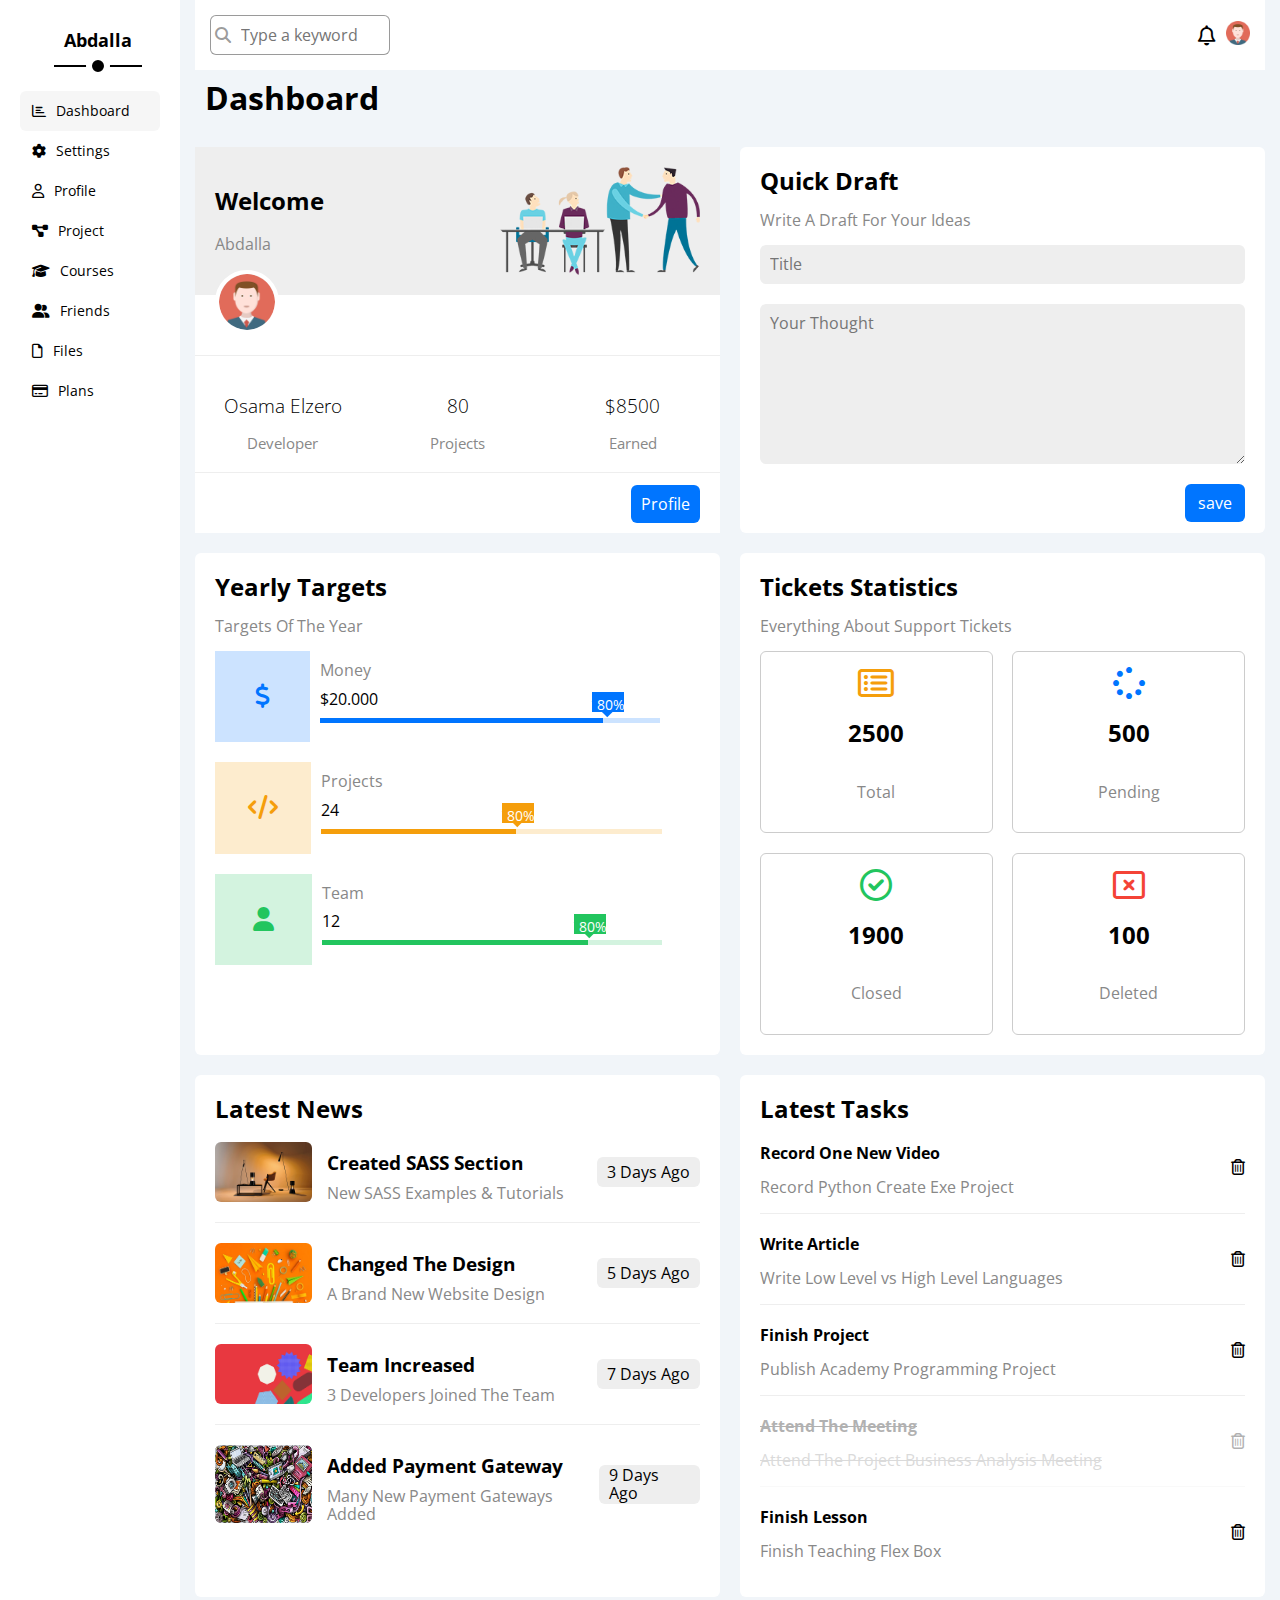
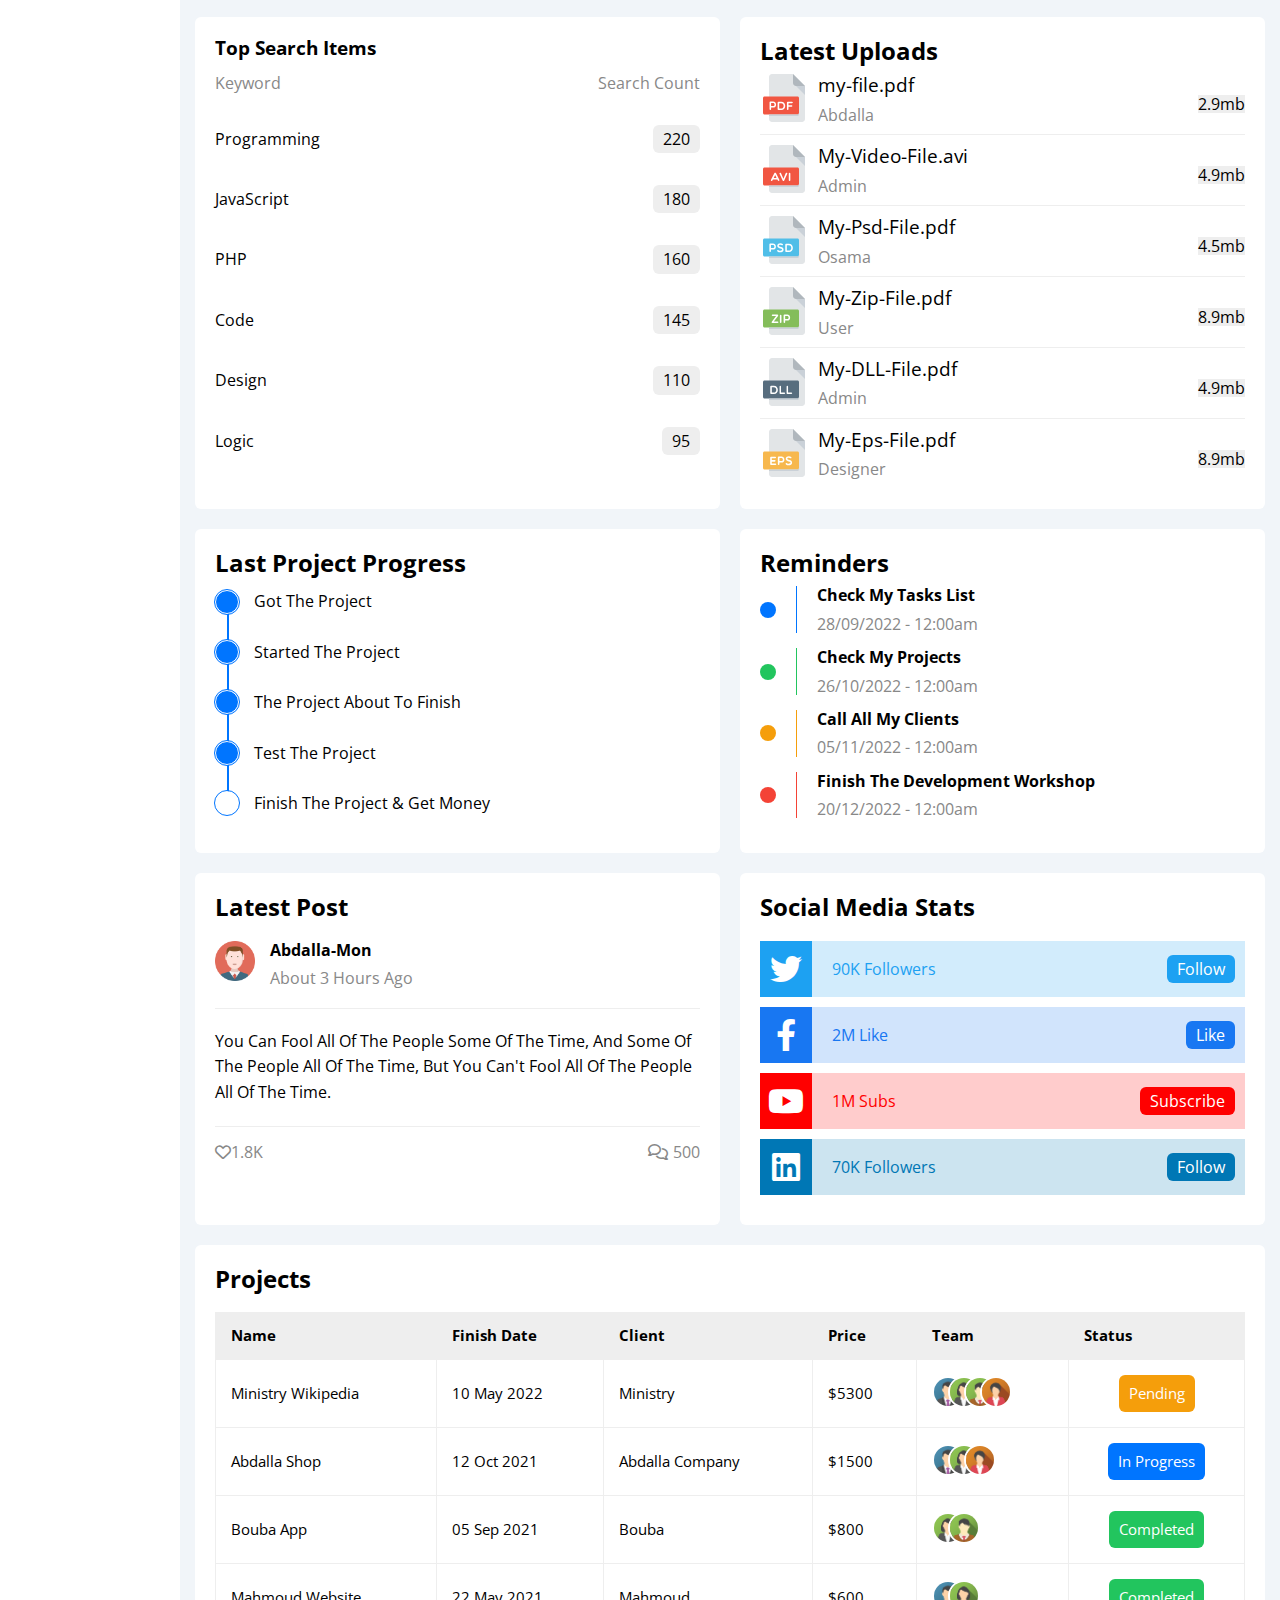
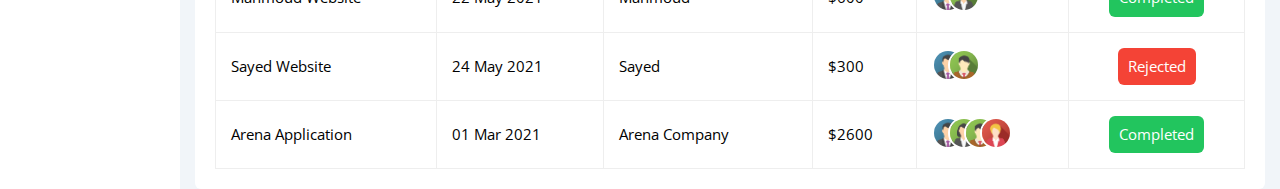
==== index.html @ 607f1f19 "done" ====
<!DOCTYPE html>
<html lang="en">
  <head>
    <meta charset="UTF-8" />
    <meta http-equiv="X-UA-Compatible" content="IE=edge" />
    <meta name="viewport" content="width=device-width, initial-scale=1.0" />
    <link rel="stylesheet" type="text/css" href="css/Abdalla-frame.css" />
    <link rel="stylesheet" type="text/css" href="css/project.css" />
    <link rel="stylesheet" type="text/css" href="css/Normalize.css" />
    <link rel="stylesheet" href="css/all.min.css" />
    <link rel="preconnect" href="https://fonts.googleapis.com" />
    <link rel="preconnect" href="https://fonts.gstatic.com" crossorigin />
    <link
      href="https://fonts.googleapis.com/css2?family=Open+Sans:ital,wght@0,400;0,500;0,600;0,700;0,800;1,400;1,500;1,600;1,700&display=swap"
      rel="stylesheet"
    />
    <title>Abdalla-dashboard</title>
  </head>
  <body>
    <div class="dash-flex">
      <div class="dash-nav">
        <div class="dash-logo">
          <h2>Abdalla</h2>
        </div>
        <ul>
          <li>
            <a href="index.html" class="active"
              ><i class="fa-regular fa-chart-bar"></i> <span>Dashboard</span></a
            >
          </li>
          <li>
            <a href="setting.html"
              ><i class="fa-solid fa-gear"></i> <span>Settings</span></a
            >
          </li>
          <li>
            <a href="profile.html"
              ><i class="fa-regular fa-user"></i> <span>Profile</span></a
            >
          </li>
          <li>
            <a href="project.html"
              ><i class="fa-solid fa-diagram-project"></i>
              <span>Project</span></a
            >
          </li>
          <li>
            <a href="course.html"
              ><i class="fa-solid fa-graduation-cap"></i>
              <span>Courses</span></a
            >
          </li>
          <li>
            <a href="friend.html"
              ><i class="fa-solid fa-user-group"></i> <span>Friends</span></a
            >
          </li>
          <li>
            <a href="file.html"
              ><i class="fa-regular fa-file"></i> <span>Files</span></a
            >
          </li>
          <li>
            <a href="plan.html"
              ><i class="fa-regular fa-credit-card"></i> <span>Plans</span></a
            >
          </li>
        </ul>
      </div>
      <div class="dashboard container">
        <!--start-of-dash-header-->
        <div class="dash-header flex-between .bg-white">
          <div class="search-position">
            <input
              type="search"
              name="search"
              class="dash-search rad-6"
              placeholder="Type a keyword"
              id="search"
            />
            <i class="fa-sharp fa-solid fa-magnifying-glass"></i>
          </div>
          <div class="dash-icon">
            <i class="fa-regular fa-bell fa-lg"></i>
            <img src="imgs/avatar.png" />
          </div>
        </div>
        <!--end-of-dash-header-->
        <!--start-of-dash-content-->
        <div class="dash-content">
          <h1>Dashboard</h1>
          <div class="dash-content-grid wrapper">
            <!--start-of-box-1-->
            <div class="box-1 rad-6 bg-white">
              <div class="welcome-top bg-eee p-20 flex-between">
                <div>
                  <h2>Welcome</h2>
                  <p>Abdalla</p>
                </div>
                <img src="imgs/welcome.png" />
              </div>
              <div class="welcome-bottom bg-white">
                <img src="imgs/avatar.png" />
                <div class="welcome-middle">
                  <div>
                    <h3>Osama Elzero</h3>
                    <p>Developer</p>
                  </div>
                  <div>
                    <h3>80</h3>
                    <p>Projects</p>
                  </div>
                  <div>
                    <h3>$8500</h3>
                    <p>Earned</p>
                  </div>
                </div>
                <a href="profile.html">Profile</a>
              </div>
            </div>
            <!--end-of-box-1-->
            <!--start-of-box-2-->
            <div class="box-2 rad-6 bg-white p-20">
              <h2>Quick Draft</h2>
              <p class="color-888">Write A Draft For Your Ideas</p>
              <form>
                <input
                  class="title p-10 bg-eee rad-6"
                  name="title"
                  type="text"
                  placeholder="Title"
                />
                <textarea
                  class="Your-thought p-10 bg-eee rad-6"
                  name="Your-thought"
                  type="text"
                  placeholder="Your Thought"
                ></textarea>
                <input type="submit" value="save" class="save p-10" />
              </form>
            </div>
            <!--end-of-box-2-->
            <!--start-of-box-3-->
            <div class="box-3 rad-6 bg-white p-20">
              <h2 class="m-0">Yearly Targets</h2>
              <p class="color-888">Targets Of The Year</p>
              <div class="yearly-flex">
                <div class="yearly-icon y-i-1">
                  <i class="fa-solid fa-dollar-sign fa-lg"></i>
                </div>
                <div class="yearly-inside">
                  <p class="color-888">Money</p>
                  <span>$20.000 </span>
                  <div class="yearly-color y-c-1">
                    <div></div>
                  </div>
                </div>
              </div>
              <div class="yearly-flex">
                <div class="yearly-icon y-i-2">
                  <i class="fa-solid fa-code fa-lg"></i>
                </div>
                <div class="yearly-inside">
                  <p class="color-888">Projects</p>
                  <span>24</span>
                  <div class="yearly-color y-c-2">
                    <div></div>
                  </div>
                </div>
              </div>
              <div class="yearly-flex">
                <div class="yearly-icon y-i-3">
                  <i class="fa-solid fa-user fa-lg"></i>
                </div>
                <div class="yearly-inside">
                  <p class="color-888">Team</p>
                  <span>12 </span>
                  <div class="yearly-color y-c-3">
                    <div></div>
                  </div>
                </div>
              </div>
            </div>
            <!--end-of-box-3-->
            <!--start-of-box-4-->
            <div class="box-4 rad-6 bg-white p-20">
              <h2 class="m-0">Tickets Statistics</h2>
              <p class="color-888">Everything About Support Tickets</p>
              <div class="box-4-flex">
                <div class="box-4-content box4-c1">
                  <i
                    class="fa-regular fa-rectangle-list fa-2x"
                    style="color: #f59e0b"
                  ></i>
                  <h2>2500</h2>
                  <p class="color-888">Total</p>
                </div>
                <div class="box-4-content box4-c2">
                  <i
                    class="fa-solid fa-spinner fa-2x"
                    style="color: #0075ff"
                  ></i>
                  <h2>500</h2>
                  <p class="color-888">Pending</p>
                </div>
                <div class="box-4-content box4-c3">
                  <i
                    class="fa-regular fa-circle-check fa-2x"
                    style="color: #22c55e"
                  ></i>
                  <h2>1900</h2>
                  <p class="color-888">Closed</p>
                </div>
                <div class="box-4-content box4-c4">
                  <i
                    class="fa-regular fa-rectangle-xmark fa-2x"
                    style="color: #f44336"
                  ></i>
                  <h2>100</h2>
                  <p class="color-888">Deleted</p>
                </div>
              </div>
            </div>
            <!--end-of-box-4-->
            <!--start-of-box-5-->
            <div class="box-5 rad-6 bg-white p-20">
              <h2 class="m-0">Latest News</h2>
              <div class="l-news l-n-1">
                <img src="imgs/news-01.png" />
                <div class="news-flex">
                  <div>
                    <h3>Created SASS Section</h3>
                    <p class="color-888">New SASS Examples & Tutorials</p>
                  </div>
                  <article class="bg-eee">3 Days Ago</article>
                </div>
              </div>
              <div class="l-news l-n-2">
                <img src="imgs/news-02.png" />
                <div class="news-flex">
                  <div>
                    <h3>Changed The Design</h3>
                    <p class="color-888">A Brand New Website Design</p>
                  </div>
                  <article class="bg-eee">5 Days Ago</article>
                </div>
              </div>
              <div class="l-news l-n-3">
                <img src="imgs/news-03.png" />
                <div class="news-flex">
                  <div>
                    <h3>Team Increased</h3>
                    <p class="color-888">3 Developers Joined The Team</p>
                  </div>
                  <article class="bg-eee">7 Days Ago</article>
                </div>
              </div>
              <div class="l-news l-n-4">
                <img src="imgs/news-04.png" />
                <div class="news-flex">
                  <div>
                    <h3>Added Payment Gateway</h3>
                    <p class="color-888">Many New Payment Gateways Added</p>
                  </div>
                  <article class="bg-eee">9 Days Ago</article>
                </div>
              </div>
            </div>
            <!--end-of-box-5-->
            <!--start-of-box-6-->
            <div class="box-6 rad-6 bg-white p-20">
              <h2 class="m-0">Latest Tasks</h2>
              <div class="rec flex-between">
                <div>
                  <h4>Record One New Video</h4>
                  <p class="color-888">Record Python Create Exe Project</p>
                </div>
                <i class="fa-regular fa-trash-can delete"></i>
              </div>
              <div class="rec flex-between">
                <div>
                  <h4>Write Article</h4>
                  <p class="color-888">
                    Write Low Level vs High Level Languages
                  </p>
                </div>
                <i class="fa-regular fa-trash-can delete"></i>
              </div>
              <div class="rec flex-between">
                <div>
                  <h4>Finish Project</h4>
                  <p class="color-888">Publish Academy Programming Project</p>
                </div>
                <i class="fa-regular fa-trash-can delete"></i>
              </div>
              <div class="rec flex-between rec-spc">
                <div>
                  <h4>Attend The Meeting</h4>
                  <p class="color-888">
                    Attend The Project Business Analysis Meeting
                  </p>
                </div>
                <i class="fa-regular fa-trash-can delete"></i>
              </div>
              <div class="rec flex-between">
                <div>
                  <h4>Finish Lesson</h4>
                  <p class="color-888">Finish Teaching Flex Box</p>
                </div>
                <i class="fa-regular fa-trash-can delete"></i>
              </div>
            </div>
            <!--end-of-box-6-->
            <!--start-of-box-7-->
            <div class="box-7 rad-6 bg-white p-20">
              <h3 class="m-0">Top Search Items</h3>
              <div class="flex-between color-888">
                <p>Keyword</p>
                <p>Search Count</p>
              </div>
              <div class="flex-between">
                <p class="flex-center">Programming</p>
                <p class="bg-eee">220</p>
              </div>
              <div class="flex-between">
                <p class="flex-center">JavaScript</p>
                <p class="bg-eee">180</p>
              </div>
              <div class="flex-between">
                <p class="flex-center">PHP</p>
                <p class="bg-eee">160</p>
              </div>
              <div class="flex-between">
                <p class="flex-center">Code</p>
                <p class="bg-eee">145</p>
              </div>
              <div class="flex-between">
                <p class="flex-center">Design</p>
                <p class="bg-eee">110</p>
              </div>
              <div class="flex-between">
                <p class="flex-center">Logic</p>
                <p class="bg-eee">95</p>
              </div>
            </div>
            <!--end-of-box-7-->
            <!--start-of-box-8-->
            <div class="box-8 rad-6 bg-white p-20">
              <h2 class="m-0">Latest Uploads</h2>
              <div
                class="flex-between"
                style="margin-top: 20px; border-bottom: 1px solid #eee"
              >
                <div style="display: flex">
                  <img
                    src="imgs/pdf.svg"
                    style="width: 48px; height: 48px; margin-right: 10px"
                  />
                  <div>
                    <h3 class="m-0" style="font-weight: normal">my-file.pdf</h3>
                    <p class="color-888" style="margin-top: 10px">Abdalla</p>
                  </div>
                </div>
                <p class="bg-eee" style="margin: auto 0">2.9mb</p>
              </div>
              <div
                class="flex-between"
                style="margin-top: 20px; border-bottom: 1px solid #eee"
              >
                <div style="display: flex">
                  <img
                    src="imgs/avi.svg"
                    style="width: 48px; height: 48px; margin-right: 10px"
                  />
                  <div>
                    <h3 class="m-0" style="font-weight: normal; width: 100px">
                      My-Video-File.avi
                    </h3>
                    <p class="color-888" style="margin-top: 10px">Admin</p>
                  </div>
                </div>
                <p class="bg-eee" style="margin: auto 0">4.9mb</p>
              </div>
              <div
                class="flex-between"
                style="margin-top: 20px; border-bottom: 1px solid #eee"
              >
                <div style="display: flex">
                  <img
                    src="imgs/psd.svg"
                    style="width: 48px; height: 48px; margin-right: 10px"
                  />
                  <div>
                    <h3 class="m-0" style="font-weight: normal; width: 100px">
                      My-Psd-File.pdf
                    </h3>
                    <p class="color-888" style="margin-top: 10px">Osama</p>
                  </div>
                </div>
                <p class="bg-eee" style="margin: auto 0">4.5mb</p>
              </div>
              <div
                class="flex-between"
                style="margin-top: 20px; border-bottom: 1px solid #eee"
              >
                <div style="display: flex">
                  <img
                    src="imgs/zip.svg"
                    style="width: 48px; height: 48px; margin-right: 10px"
                  />
                  <div>
                    <h3 class="m-0" style="font-weight: normal; width: 100px">
                      My-Zip-File.pdf
                    </h3>
                    <p class="color-888" style="margin-top: 10px">User</p>
                  </div>
                </div>
                <p class="bg-eee" style="margin: auto 0">8.9mb</p>
              </div>
              <div
                class="flex-between"
                style="margin-top: 20px; border-bottom: 1px solid #eee"
              >
                <div style="display: flex">
                  <img
                    src="imgs/dll.svg"
                    style="width: 48px; height: 48px; margin-right: 10px"
                  />
                  <div>
                    <h3 class="m-0" style="font-weight: normal; width: 100px">
                      My-DLL-File.pdf
                    </h3>
                    <p class="color-888" style="margin-top: 10px">Admin</p>
                  </div>
                </div>
                <p class="bg-eee" style="margin: auto 0">4.9mb</p>
              </div>
              <div class="flex-between" style="margin-top: 20px">
                <div style="display: flex">
                  <img
                    src="imgs/eps.svg"
                    style="width: 48px; height: 48px; margin-right: 10px"
                  />
                  <div>
                    <h3 class="m-0" style="font-weight: normal; width: 100px">
                      My-Eps-File.pdf
                    </h3>
                    <p class="color-888" style="margin-top: 10px">Designer</p>
                  </div>
                </div>
                <p class="bg-eee" style="margin: auto 0">8.9mb</p>
              </div>
            </div>
            <!--end-of-box-8-->
            <!--start-of-box-9-->
            <div class="box-9 rad-6 bg-white p-20">
              <h2 class="m-0">Last Project Progress</h2>
              <div>
                <div class="box-round"></div>
                <p>Got The Project</p>
              </div>
              <div>
                <div class="box-round"></div>
                <p>Started The Project</p>
              </div>
              <div>
                <div class="box-round"></div>
                <p>The Project About To Finish</p>
              </div>
              <div>
                <div class="box-round box-round-animation"></div>
                <p>Test The Project</p>
              </div>
              <div>
                <div class="box-round box-round-last"></div>
                <p>Finish The Project & Get Money</p>
              </div>
            </div>
            <!--end-of-box-9-->
            <!--start-of-box-10-->
            <div class="box-10 rad-6 bg-white p-20">
              <h2 style="margin: 0 0 10px">Reminders</h2>
              <div style="display: flex">
                <div class="b-10-round b-10-blue"></div>
                <div class="b-10-flex b-10-blue-f">
                  <h4 class="m-0">Check My Tasks List</h4>
                  <p class="color-888">28/09/2022 - 12:00am</p>
                </div>
              </div>
              <div style="display: flex">
                <div class="b-10-round b-10-green"></div>
                <div class="b-10-flex b-10-green-f">
                  <h4 class="m-0">Check My Projects</h4>
                  <p class="color-888">26/10/2022 - 12:00am</p>
                </div>
              </div>
              <div style="display: flex">
                <div class="b-10-round b-10-orange"></div>
                <div class="b-10-flex b-10-orange-f">
                  <h4 class="m-0">Call All My Clients</h4>
                  <p class="color-888">05/11/2022 - 12:00am</p>
                </div>
              </div>
              <div style="display: flex">
                <div class="b-10-round b-10-red"></div>
                <div class="b-10-flex b-10-red-f">
                  <h4 class="m-0">Finish The Development Workshop</h4>
                  <p class="color-888">20/12/2022 - 12:00am</p>
                </div>
              </div>
            </div>
            <!--end-of-box-10-->
            <!--start-of-box-11-->
            <div class="box-11 rad-6 bg-white p-20">
              <h2 style="margin: 0 0 20px">Latest Post</h2>
              <div
                style="
                  display: flex;
                  border-bottom: 1px solid #eee;
                  padding-bottom: 10px;
                "
              >
                <img
                  src="imgs/avatar.png"
                  style="width: 40px; height: 40px; margin: 0 15px 0 0"
                />
                <div class="b-11-flex">
                  <h4>Abdalla-Mon</h4>
                  <p class="color-888">About 3 Hours Ago</p>
                </div>
              </div>
              <div
                style="
                  padding: 20px 0;
                  border-bottom: 1px solid #eee;
                  line-height: 1.6;
                "
              >
                You Can Fool All Of The People Some Of The Time, And Some Of The
                People All Of The Time, But You Can't Fool All Of The People All
                Of The Time.
              </div>
              <div class="flex-between">
                <div style="display: flex">
                  <i
                    class="fa-regular fa-heart color-888"
                    style="display: flex; align-items: center; margin-right: 5"
                  ></i>
                  <p class="color-888">1.8K</p>
                </div>
                <div style="display: flex">
                  <i
                    class="fa-regular fa-comments color-888"
                    style="
                      display: flex;
                      align-items: center;
                      margin-right: 5px;
                    "
                  ></i>
                  <p class="color-888">500</p>
                </div>
              </div>
            </div>
            <!--end-of-box-11-->
            <!--start-of-box-12-->
            <div class="box-12 rad-6 bg-white p-20">
              <h2 style="margin-top: 0">Social Media Stats</h2>
              <div class="twiter flex-between">
                <div class="box-12-flex">
                  <div class="box-12-icon box-12-twiter">
                    <i class="fa-brands fa-twitter fa-2x"></i>
                  </div>
                  <p>90K Followers</p>
                </div>
                <a href="index.html">Follow</a>
              </div>
              <div class="facebook flex-between">
                <div class="box-12-flex">
                  <div class="box-12-icon box-12-facebook">
                    <i class="fa-brands fa-facebook-f fa-2x"></i>
                  </div>
                  <p>2M Like</p>
                </div>
                <a href="index.html">Like</a>
              </div>
              <div class="youtube flex-between">
                <div class="box-12-flex">
                  <div class="box-12-icon box-12-youtube">
                    <i class="fa-brands fa-youtube fa-2x"></i>
                  </div>
                  <p>1M Subs</p>
                </div>
                <a href="index.html">Subscribe</a>
              </div>
              <div class="linkdin flex-between">
                <div class="box-12-flex">
                  <div class="box-12-icon box-12-linkdin">
                    <i class="fa-brands fa-linkedin fa-2x"></i>
                  </div>
                  <p>70K Followers</p>
                </div>
                <a href="index.html">Follow</a>
              </div>
            </div>
            <!--end-of-box-12-->
          </div>
          <div class="project-table rad-6 bg-white p-20">
            <h2 style="margin-top: 0">Projects</h2>
            <div class="table-responsive">
              <table>
                <thead>
                  <tr class="tr-th">
                    <th>Name</th>
                    <th>Finish Date</th>
                    <th>Client</th>
                    <th>Price</th>
                    <th>Team</th>
                    <th>Status</th>
                  </tr>
                </thead>
                <tbody>
                  <tr class="tr-1">
                    <td>Ministry Wikipedia</td>
                    <td>10 May 2022</td>
                    <td>Ministry</td>
                    <td>$5300</td>
                    <td class="tr-img">
                      <img src="imgs/team-01.png" />
                      <img src="imgs/team-02.png" />
                      <img src="imgs/team-03.png" />
                      <img src="imgs/team-04.png" />
                    </td>
                    <td><p style="background-color: #f59e0b">Pending</p></td>
                  </tr>
                  <tr class="tr-2">
                    <td>Abdalla Shop</td>
                    <td>12 Oct 2021</td>
                    <td>Abdalla Company</td>
                    <td>$1500</td>
                    <td class="tr-img">
                      <img src="imgs/team-01.png" />
                      <img src="imgs/team-02.png" />
                      <img src="imgs/team-04.png" />
                    </td>
                    <td>
                      <p style="background-color: #0075ff">In Progress</p>
                    </td>
                  </tr>
                  <tr class="tr-3">
                    <td>Bouba App</td>
                    <td>05 Sep 2021</td>
                    <td>Bouba</td>
                    <td>$800</td>
                    <td class="tr-img">
                      <img src="imgs/team-02.png" />
                      <img src="imgs/team-03.png" />
                    </td>
                    <td><p style="background-color: #22c55e">Completed</p></td>
                  </tr>
                  <tr class="tr-4">
                    <td>Mahmoud Website</td>
                    <td>22 May 2021</td>
                    <td>Mahmoud</td>
                    <td>$600</td>
                    <td class="tr-img">
                      <img src="imgs/team-01.png" />
                      <img src="imgs/team-02.png" />
                    </td>
                    <td><p style="background-color: #22c55e">Completed</p></td>
                  </tr>
                  <tr class="tr-5">
                    <td>Sayed Website</td>
                    <td>24 May 2021</td>
                    <td>Sayed</td>
                    <td>$300</td>
                    <td class="tr-img">
                      <img src="imgs/team-01.png" />
                      <img src="imgs/team-03.png" />
                    </td>
                    <td><p style="background-color: #f44336">Rejected</p></td>
                  </tr>
                  <tr class="tr-6">
                    <td>Arena Application</td>
                    <td>01 Mar 2021</td>
                    <td>Arena Company</td>
                    <td>$2600</td>
                    <td class="tr-img">
                      <img src="imgs/team-01.png" />
                      <img src="imgs/team-02.png" />
                      <img src="imgs/team-03.png" />
                      <img src="imgs/team-05.png" />
                    </td>
                    <td><p style="background-color: #22c55e">Completed</p></td>
                  </tr>
                </tbody>
              </table>
            </div>
          </div>
        </div>
        <!--end-of-dash-content-->
        <!--start-of-dash-profile-->
        <!--end-of-dash-profile-->
      </div>
    </div>
  </body>
</html>
---- css/Abdalla-frame.css ----
/**padding-and-margin**/
.p-10 {
  padding: 10px;
}
.p-20 {
  padding: 20px;
}
.pt-20 {
  padding-top: 20px;
}
.pb-20 {
  padding-bottom: 20px;
}
.p-15 {
  padding: 15px;
}

.m-0 {
  margin: 0;
}
.mt-0 {
  margin-top: 0;
}
.mb-0 {
  margin-bottom: 0;
}
.m-10 {
  margin: 10px;
}
.mt-10 {
  margin-top: 10px;
}

.mb-10 {
  margin-bottom: 10px;
}

.m-15 {
  margin: 15px;
}
.mb-15 {
  margin-bottom: 15px;
}
.m-20 {
  margin: 20px;
}
.mb-20 {
  margin-bottom: 20px;
}
/**padding-and-margin**/
/**back-ground-color&font-color**/
.bg-eee {
  background-color: #eee;
}

.bg-white {
  background-color: white;
}
.color-888 {
  color: #888;
}
.color-c {
  color: #ccc;
}
/**back-ground-color&font-color**/
/**border-radius and border**/
.rad-6 {
  border-radius: 6px;
}
.rad-10 {
  border-radius: 10px;
}
.rad-50 {
  border-radius: 50%;
}
.bb-eee {
  border-bottom: 1px solid #eee;
}

/**border-radius**/
/**grid**/
.grid-200 {
  display: grid;
  grid-template-columns: repeat(auto-fill, minmax(200px, 1fr));
  grid-gap: 20px;
}
.grid-250 {
  display: grid;
  grid-template-columns: repeat(auto-fill, minmax(250px, 1fr));
  grid-gap: 20px;
}
.grid-300 {
  display: grid;
  grid-template-columns: repeat(auto-fill, minmax(300px, 1fr));
  grid-gap: 20px;
}
.wrapper {
  display: grid;
  grid-template-columns: repeat(auto-fill, minmax(450px, 1fr));
  gap: 20px;
  padding-bottom: 20px;
}
/**grid**/
/**flex**/
.flex-center {
  display: flex;
  align-items: center;
  justify-content: center;
  flex-wrap: wrap;
}
.flex-between {
  display: flex;
  justify-content: space-between;
  flex-wrap: wrap;
}
.d-flex {
  display: flex;
  flex-wrap: wrap;
}
.align-center {
  align-items: center;
}
/**flex**/
/**width**/
.w-full {
  width: 100%;
}
.w-250 {
  width: 250px;
}
.m-w-250 {
  min-width: 250px;
}

/**width**/
/**display**/
.d-block {
  display: block;
}
/**display**/
/**font**/
.fs-14 {
  font-size: 14px;
}
.fs-13 {
  font-size: 13px;
}
/**font**/
/* position */
.p-relative {
  position: relative;
}
.p-absolute {
  position: absolute;
}

/* position */
.servers {
  border-top: 1px solid #eee;
  padding-top: 20px;
}
.txt-c {
  text-align: center;
}
.active {
  background-color: #f6f6f6 !important;
  border-radius: 6px !important;
  transition: 0.3s !important;
}
---- css/project.css ----
:root {
  --blue-color: #0075ff;
  --blue-alt-color: #0d69d5;
  --orange-color: #f59e0b;
  --green-color: #22c55e;
  --red-color: #f44336;
  --grey-color: #888;
  --main-transition: 0.3s;
  --section-background: #ececec;
  --main-transition: 0.3s;
}
* {
  box-sizing: border-box;
  list-style: none;
  transition: 0.3s;
}
html {
  scroll-behavior: smooth;
}
body {
  font-family: "Open Sans", sans-serif;
}
body::-webkit-scrollbar {
  width: 1em;
}

body::-webkit-scrollbar-thumb {
  background-color: #0075ff;
}

.container {
  margin-left: auto;
  margin-right: auto;
  padding-right: 15px;
  padding-left: 15px;
}

@media (min-width: 768px) {
  .container {
    width: 750px;
  }
}
@media (min-width: 992px) {
  .container {
    width: 970px;
  }
}
@media (min-width: 1200px) {
  .container {
    width: 1170px;
  }
}
a {
  text-decoration: none;
}
a:hover {
  text-decoration: none;
}
ul {
  list-style: none;
  margin: 0;
  padding: 0;
}
input:focus {
  outline: none;
}
textarea:focus {
  outline: none;
}
/**end-of-global**/
/**start-of-dash-flex**/
.dash-flex {
  display: flex;
  flex-direction: row;
  flex-wrap: wrap;
  min-height: 100vh;
}
.dash-flex > div:last-child {
  flex: 2;
}

.dash-nav h2 {
  text-align: center;
  position: relative;
  margin-top: 10px;
  font-size: 13px;
}
.dash-nav a {
  color: black;
  background-color: white;
  padding: 12px;
  display: flex;
  align-items: center;
  font-size: 14px;
  border-radius: 6px;
}
.dash-nav a i {
  margin-right: 10px;
  font-size: 14px;
}
.dash-nav a span {
  display: flex;
  align-items: center;
}
.dash-logo {
  display: flex;
  justify-content: center;
}
.dash-nav {
  box-shadow: 0 0 10px #ddd;
}
.dash-nav a:hover {
  background-color: #f6f6f6;
  border-radius: 6px;
  transition: 0.3s;
}

@media (min-width: 768px) {
  .dash-nav {
    padding: 20px;
  }
  .dash-nav a {
    padding-right: 30px;
  }
  .dash-nav h2::before {
    content: "";
    position: absolute;
    background-color: black;
    bottom: -16px;
    width: calc(100% + 20px);
    height: 2px;
    left: -10px;
  }
  .dash-nav h2::after {
    position: absolute;
    background-color: black;
    bottom: -27px;
    content: "";
    width: 12px;
    height: 12px;
    border-radius: 50%;
    left: 50%;
    transform: translateX(-50%);
    z-index: 1;
    border: 6px solid white;
  }
  .dash-nav h2 {
    font-size: 18px;
    margin-left: 15px;
    margin-bottom: 40px;
  }
}
@media (max-width: 767px) {
  .dash-nav a span {
    display: none;
  }
  .dash-nav h2 {
    padding: 10px;
    margin-bottom: 0;
  }
  .dash-nav a {
    justify-content: center;
  }
  .dash-nav a i {
    margin-right: 0;
  }
  .dash-nav {
    width: 10%;
  }
  .dashboard {
    width: 88%;
  }
}
@media screen and (min-width: 768px) and (max-width: 1249px) {
  .dashboard {
    width: 76%;
  }
}
/**end-of-dash-flex**/
/**start-of-dashboard**/
.dashboard {
  background-color: #f1f5f9;
}
.dashboard .dash-search {
  padding: 10px;
  padding-left: 30px;
  border: #777777bd solid 1px;
  width: 180px;
}

.dash-search:hover {
  border: #777777bd solid 1px;
  width: 200px;
  transition: 0.3s;
}
.dashboard .search-position {
  position: relative;
}
.dashboard .search-position i {
  position: absolute;
  left: 5px;
  top: 50%;
  transform: translateY(-50%);
  color: #777777bd;
}
.dash-icon {
  display: flex;
  justify-content: right;
  align-items: center;
}
.dash-icon img {
  width: 24px;
  height: 24px;
  margin-left: 10px;
  margin-bottom: 4px;
}
.dash-header {
  padding: 15px;
  background-color: white;
}
@media (max-width: 768px) {
  .dash-content-grid > div {
    margin-bottom: 20px;
  }
}
/**end-of-dashboard**/
/**start-of-dash-content**/
.dash-content {
  background-color: #f1f5f9;
}
.dash-content h1 {
  margin: 10px;
  margin-bottom: 30px;
  position: relative;
}
/**end-of-dash-content**/
/**start-of-box-1**/
.box-1 .welcome-top img {
  width: 200px;
}
.box-1 .welcome-top p {
  color: #888888;
}
@media (max-width: 767px) {
  .box-1 .welcome-top img {
    display: none;
  }
}
@media (min-width: 768px) {
}
.welcome-bottom {
  padding: 60px 40px;
  position: relative;
}
.welcome-bottom img {
  position: absolute;
  width: 64px;
  height: 64px;
  top: -25px;
  left: 50%;
  transform: translateX(-50%);
  border: white 4px solid;
  border-radius: 50%;
}
.welcome-middle h3 {
  font-weight: lighter;
}
.welcome-middle p {
  font-size: 15px;
  color: #888888;
  margin-bottom: 0;
}
@media (min-width: 768px) {
  .welcome-bottom img {
    left: 20px;
    transform: translateX(0);
  }
  .welcome-middle {
    display: flex;
    justify-content: space-between;
    align-items: center;
    flex-wrap: wrap;
  }
  .welcome-middle div {
    flex: 1;

    text-align: center;
  }
}
@media (max-width: 767px) {
  .welcome-middle {
    display: flex;
    justify-content: center;
    flex-direction: column;
    align-items: center;
    flex-wrap: wrap;
  }
  .welcome-middle div {
    text-align: center;
  }
}
.welcome-middle {
  margin: 0 -40px;
  border: 1px #eee solid;
  border-width: 1px 0;
  padding: 20px 0;
}
.welcome-bottom a {
  position: absolute;
  bottom: 10px;
  right: 20px;
  padding: 10px;
  color: white;
  background: var(--blue-color);
  border-radius: 6px;
}
.welcome-bottom a:hover {
  background-color: var(--blue-alt-color);
  color: white;
}
/**end-of-box-1**/
/**start-of-box-2**/
.box-2 h2 {
  margin: 0;
}
.box-2 form {
  display: flex;
  flex-direction: column;
  gap: 20px;
}
.box-2 form textarea {
  min-height: 160px;
}
.box-2 {
  position: relative;
  padding-bottom: 10px !important;
}
.box-2 form input,
textarea {
  border: none;
}
.box-2 form .save {
  width: 60px;
  display: flex;
  justify-content: center;
  align-self: flex-end;
  border-radius: 6px;
  color: white;
  background: var(--blue-color);
}
.box-2 form .save:hover {
  background-color: var(--blue-alt-color);
  cursor: pointer;
}
/**end-of-box-2**/
/**start-of-box-3**/
.yearly-flex {
  display: flex;
  flex-wrap: wrap;
}
.yearly-flex i {
  font-size: 24px;
}
.yearly-flex p {
  margin: 10px 0;
}

.yearly-icon {
  display: flex;
  justify-content: center;
  align-items: center;
  margin-right: 10px;
  padding: 45px 40px;
}
.y-i-1 {
  background-color: rgb(0 117 255 / 20%);
  color: var(--blue-color);
}
.y-i-2 {
  background-color: rgb(245 158 11 / 20%);
  color: var(--orange-color);
}
.y-i-3 {
  background-color: rgb(34 197 94 / 20%);
  color: var(--green-color);
}
.yearly-inside {
  width: 78%;
}
@media (max-width: 767px) {
  .yearly-inside {
    width: 72%;
  }
}
.y-c-1 {
  height: 5px;
  width: 80%;
  background: var(--blue-color);
  margin-top: 10px;
  position: relative;
}
.y-c-1 div {
  width: 100%;
  height: 5px;
  background-color: rgb(0 117 255 / 20%);
  position: absolute;
  top: 0;
  right: -20%;
}
.y-c-2 {
  height: 5px;
  width: 55%;
  background-color: var(--orange-color);
  margin-top: 10px;
  position: relative;
}
.y-c-2 div {
  width: 100%;
  height: 5px;
  background-color: rgb(245 158 11 / 20%);
  position: absolute;
  top: 0;
  right: -75%;
}
.y-c-3 {
  height: 5px;
  width: 75%;
  background-color: var(--green-color);
  margin-top: 10px;
  position: relative;
}
.y-c-3 div {
  width: 100%;
  height: 5px;
  background-color: rgb(34 197 94 / 20%);
  position: absolute;
  top: 0;
  right: -28%;
}
.y-i-2 {
  padding: 45px 33px;
}
.y-i-3 {
  padding: 45px 38px;
}
.y-c-1::after {
  content: "80%";
  position: absolute;
  background-color: #0075ff;
  width: 22px;
  height: 10px;
  top: -26px;
  left: 96%;
  z-index: 1;
  padding: 5px;
  font-size: 14px;
  color: white;
}
.y-c-1::before {
  content: "";
  position: absolute;
  background-color: #0075ff;
  width: 22px;
  height: 10px;
  top: -17px;
  left: 96%;
  transform: rotate(45deg);
}
.y-c-2::after {
  content: "80%";
  position: absolute;
  background-color: var(--orange-color);
  width: 22px;
  height: 10px;
  top: -26px;
  left: 93%;
  z-index: 1;
  padding: 5px;
  font-size: 14px;
  color: white;
}
.y-c-2::before {
  content: "";
  position: absolute;
  background-color: var(--orange-color);
  width: 22px;
  height: 10px;
  top: -18px;
  left: 93%;
  transform: rotate(45deg);
}
.y-c-3::after {
  content: "80%";
  position: absolute;
  background-color: var(--green-color);
  width: 22px;
  height: 10px;
  top: -26px;
  left: 95%;
  z-index: 1;
  padding: 5px;
  font-size: 14px;
  color: white;
}
.y-c-3::before {
  content: "";
  position: absolute;
  background-color: var(--green-color);
  width: 22px;
  height: 10px;
  top: -18px;
  left: 95%;
  transform: rotate(45deg);
}
@media screen and (min-width: 1130px) and (max-width: 1283px) {
  .yearly-inside {
    width: 73%;
  }
}
.yearly-flex:not(:last-child) {
  margin-bottom: 20px;
}
/**end-of-box-3**/
/**start-of-box-4**/

.box-4-content {
  display: flex;
  justify-content: center;
  align-items: center;
  flex-direction: column;
  border: solid 1px #ccc;
  padding: 15px;
  width: 100%;
  border-radius: 6px;
}
.box4-c1,
.box4-c2 {
  margin-bottom: 20px;
}
@media (max-width: 767px) {
  .box-4-content {
    margin-bottom: 20px;
  }
  .box-4 {
    padding-bottom: 0 !important;
  }
}
.box-4-flex {
  display: flex;
  gap: 4%;
  flex-wrap: wrap;
}
@media (min-width: 768px) {
  .box-4-content {
    width: 48%;
  }
}
/**end-of-box-4**/
/**start-of-box-5**/
@media (max-width: 767px) {
  .box-5 {
    display: flex;
    flex-direction: column;
    align-items: center;
    justify-content: center;
    flex-wrap: wrap;
  }
  .box-5 article,
  .box-5 h3,
  .box-5 p {
    text-align: center;
  }
  .box-5 .l-news img {
    width: 160px;
    margin: 10px 40px;
    border-radius: 6px;
  }
  .box-5 .l-news article {
    margin: auto;
  }
  .l-news {
    padding: 20px 120px;
    display: flex;
    align-items: center;
    flex-direction: column;
  }
}
.box-5 .l-news img {
  width: 160px;
  border-radius: 6px;
}
.box-5 .l-news article {
  padding: 10px;
  width: -webkit-fit-content;
  width: -moz-fit-content;
  width: fit-content;
  border-radius: 6px;
}
.l-news {
  border-bottom: 1px #eee solid;
}
.l-news:last-child {
  border: none;
}
@media (min-width: 768px) {
  .l-news {
    padding: 20px 0;
    display: flex;
  }
  .news-flex {
    display: flex;
    justify-content: space-between;
    width: 78%;
  }
  .box-5 .l-news img {
    width: 20%;
    border-radius: 6px;
    margin-right: 15px;
  }
  .box-5 .l-news h3 {
    margin: 10px 0;
  }
  .box-5 .l-news p {
    margin: 0;
  }
  .box-5 article {
    display: flex;
    justify-content: center;
    align-items: center;
    height: 50%;
    margin: auto 0;
    border: 6px;
    padding: 15px;
  }
}
.box-5 {
  padding-bottom: 0 !important;
}
/**end-of-box-5**/
/**start-of-box-6**/
.box-6 i {
  margin: auto 0;
}
.rec:not(:last-child) {
  border-bottom: 1px solid #eee;
}
.box-6 h4 {
  margin-bottom: 0;
}
.rec-spc h4,
.rec-spc p {
  text-decoration: line-through;
}
.rec-spc {
  opacity: 0.3;
}
@media (max-width: 768px) {
  .box-6 p {
    max-width: 220px;
  }
}
/**end-of-box-6**/
/**start-of-box-7**/
.box-7 .bg-eee {
  padding: 5px 10px;
  border-radius: 6px;
}
/**end-of-box-7**/
/**start-of-box-8**/
.box-8 h3 {
  width: 160px !important;
}
.box-8 .flex-between:not(:first-child) {
  margin-top: 10px !important;
}
.box-8 .color-888 {
  margin: 10px 0;
}
/**end-of-box-8**/
/**start-of-box-9**/
.box-9 > div {
  display: flex;
  position: relative;
  z-index: 12;
}
.box-2 h2 {
  margin-bottom: 1 !important;
}
.box-round {
  margin: auto 15px auto 0;
  width: 24px;
  height: 24px;
  border-radius: 50%;
  border: 1px solid white;
  outline: 1px solid #0075ff;
  background: var(--blue-color);
}
.box-round-last {
  background-color: white;
}
.box-round-animation {
  -webkit-animation-name: box-round;
          animation-name: box-round;
  -webkit-animation-duration: 1s;
          animation-duration: 1s;
  -webkit-animation-iteration-count: infinite;
          animation-iteration-count: infinite;
}
@-webkit-keyframes box-round {
  0% {
    background-color: var(--blue-color);
  }
  30% {
    background-color: var(--blue-color);
  }
  50% {
    background-color: white;
  }
  80% {
    background-color: white;
  }
  100% {
    background-color: var(--blue-color);
  }
}
@keyframes box-round {
  0% {
    background-color: var(--blue-color);
  }
  30% {
    background-color: var(--blue-color);
  }
  50% {
    background-color: white;
  }
  80% {
    background-color: white;
  }
  100% {
    background-color: var(--blue-color);
  }
}
.box-9 {
  position: relative;
}
.box-9::before {
  content: "";
  top: 70px;
  left: 32px;
  position: absolute;
  height: 60%;
  width: 2px;
  background-color: var(--blue-color);
}
.yearly-flex {
  flex-wrap: nowrap !important;
}
@media (min-width: 1600px) {
  .box-9::before {
    height: 40%;
  }
}
@media (min-width: 3500px) {
  .box-9::before {
    height: 60%;
  }
}
/**end-of-box-9**/
/**start-of-box-10**/
.b-10-round {
  width: 16px;
  height: 16px;
  border-radius: 50%;
  margin: auto 20px auto 0;
}
.b-10-flex p {
  margin: 0;
}
.b-10-flex h4 {
  margin: 0 0 10px 0;
}
.b-10-blue {
  background-color: var(--blue-color);
}
.b-10-orange {
  background-color: var(--orange-color);
}
.b-10-green {
  background-color: var(--green-color);
}
.b-10-red {
  background-color: var(--red-color);
}
.b-10-blue-f {
  padding-left: 20px;
  border-left: 1px solid var(--blue-color);
}
.b-10-orange-f {
  padding-left: 20px;
  border-left: 1px solid var(--orange-color);
}
.b-10-green-f {
  padding-left: 20px;
  border-left: 1px solid var(--green-color);
}
.b-10-red-f {
  padding-left: 20px;
  border-left: 1px solid var(--red-color);
}
.box-10 > div {
  margin-bottom: 15px;
}
/**end-of-box-10**/
/**start-of-box-11**/
.b-11-flex h4,
.b-11-flex p {
  margin: 0 0 10px 0;
}
/**end-of-box-11**/
/**start-of-box-12**/
.box-12-flex {
  display: flex;
  align-items: center;
}
.box-12 i {
  color: white;
}
.box-12-twiter {
  background-color: #1da1f2;
  padding: 12px 10px;
  margin-right: 20px;
}
.box-12 .twiter {
  background-color: rgb(29 161 242 / 20%);
}
.box-12 .twiter a {
  display: block;
  margin: auto 10px;
  padding: 5px 10px;
  background-color: #1da1f2;
  color: white;
  border-radius: 6px;
}
.box-12 .twiter p {
  color: #1da1f2;
}
.box-12-facebook {
  background-color: #1877f2;
  padding: 12px 16px;
  margin-right: 20px;
}
.box-12 .facebook {
  background-color: rgb(24 119 242 / 20%);
}
.box-12 .facebook a {
  display: block;
  margin: auto 10px;
  padding: 5px 10px;
  background-color: #1877f2;
  color: white;
  border-radius: 6px;
}
.box-12 .facebook p {
  color: #1877f2;
}
.box-12-youtube {
  background-color: #ff0000;
  padding: 12px 8px;
  margin-right: 20px;
}
.box-12 .youtube {
  background-color: rgb(255 0 0 / 20%);
}
.box-12 .youtube a {
  display: block;
  margin: auto 10px;
  padding: 5px 10px;
  background-color: #ff0000;
  color: white;
  border-radius: 6px;
}
.box-12 .youtube p {
  color: #ff0000;
}
.box-12-linkdin {
  background-color: #0077b5;
  padding: 12px 12px;
  margin-right: 20px;
}
.box-12 .linkdin {
  background-color: rgb(0 119 181 / 20%);
}
.box-12 .linkdin a {
  display: block;
  margin: auto 10px;
  padding: 5px 10px;
  background-color: #0077b5;
  color: white;
  border-radius: 6px;
}
.box-12 .linkdin p {
  color: #0077b5;
}
.box-12 i {
  font-size: 32px;
}
.box-12 .flex-between {
  margin-bottom: 10px;
}
.box-12-icon:hover {
  transform: rotate(5deg);
}

/**end-of-box-12**/
/**start-of-project-table**/
.project-table table img {
  width: 32px;
  height: 32px;
  border-radius: 50%;
  border: 2px solid white;
}
.project-table table td {
  padding: 15px;
}
.project-table table th {
  padding: 15px;
  text-align: left;
}
.project-table table thead th {
  background-color: #eee;
}
.project-table table td {
  border-bottom: 1px solid #eee;
  border-right: 1px solid #eee;
}
.project-table table {
  border-spacing: 0;
  font-size: 15px;
  min-width: 1000px;
  width: 100%;
  border-left: 1px solid #eee;
}
.table-responsive {
  overflow-x: auto;
}
.project-table table img:not(:first-child) {
  margin-left: -20px;
}
.project-table table p {
  padding: 10px;
  border-radius: 6px;
  color: white;
  margin: 0 auto;
  display: flex;
  justify-content: center;
  width: -webkit-fit-content;
  width: -moz-fit-content;
  width: fit-content;
}
.project-table tr:hover td {
  background-color: #faf7f7;
  transition: 0.3s;
}
.project-table .table-responsive::-webkit-scrollbar {
  width: 1em;
}
.project-table .table-responsive::-webkit-scrollbar-thumb {
  background-color: #0075ff;
}
/**end-of-project-table**/
/**start-of-setting**/
/**start-of-set-1**/
.set-1 form textarea {
  width: 100%;
  border: 1px solid #ccc;
  resize: none;
  border-radius: 6px;
  min-height: 150px;
}
.toggle-checkbox {
  display: none;
}
.toggle-switch {
  position: relative;
  background-color: #ccc;
  width: 78px;
  height: 32px;
  border-radius: 16px;
  cursor: pointer;
  transition: 0.3s;
}
.toggle-checkbox:checked + .toggle-switch {
  background-color: var(--blue-color);
}
.toggle-switch::before {
  font-family: var(--fa-style-family-classic);
  content: "\f00d";
  font-weight: 900;
  background-color: white;
  width: 24px;
  height: 24px;
  position: absolute;
  border-radius: 50%;
  top: 4px;
  left: 4px;
  display: flex;
  justify-content: center;
  align-items: center;
  color: #aaa;
  transition: 0.3s;
}
.toggle-checkbox:checked + .toggle-switch::before {
  content: "\f00c";
  left: 50px;
  color: var(--blue-color);
}
label {
  display: flex;
  align-items: center;
}
/**end-of-set-1**/
/**start-of-set-2**/
.set-2 form input {
  border-color: #ccc;
  border-width: 1px;
}
.set-2 .change-flex {
  display: flex;
  flex-wrap: wrap;
}
.set-2 .change-flex .change {
  background-color: white;
  margin-left: 10px;
  padding: 10px 0;
  border: 0;
  color: var(--blue-color);
  cursor: pointer;
}
@media (max-width: 590px) {
  .set-2 .change-flex .change {
    width: 15% !important;
  }
  .set-2 .change-flex .disabled {
    width: 82% !important;
  }
}
.set-2 form label {
  padding-left: 0 !important;
}
/**end-of-set-2**/
/**start-of-set-3**/
.set-3 .pass a {
  padding: 10px;
  background-color: var(--blue-color);
  border-radius: 6px;
  height: -webkit-fit-content;
  height: -moz-fit-content;
  height: fit-content;
  margin: auto 0;
  color: white;
}
.set-3 .devi a {
  padding: 10px;
  background-color: #eee;
  border-radius: 6px;
  height: -webkit-fit-content;
  height: -moz-fit-content;
  height: fit-content;
  margin: auto 0;
  color: black;
}
/**end-of-set-3**/
/**start-of-set-4**/
.set-4 label {
  border-radius: 6px;
}
.set-4 label i {
  height: 40px;
  background-color: #f6f6f6;
  width: 40px;
  display: flex;
  justify-content: center;
  color: #888;
  font-size: 20px;
  border: 1px solid #ddd;
  border-right: 0;
  align-items: center;
  border-radius: 6px 0 0 6px;
}
.set-4 input {
  height: 40px;
  width: 100%;
  background-color: #f6f6f6;
  border: 1px solid #ddd;
  padding: 0 10px;
  border-radius: 0 6px 6px 0;
}
/**end-of-set-4**/
/**start-of-set-5**/
.set-5 form > label {
  margin-bottom: 15px;
}
.set-5 form label label {
  padding-left: 10px;
}
.set-5 form input {
  width: 18px;
  height: 18px;
}
.set-5 label,
.set-5 input {
  cursor: pointer;
}
/**end-of-set-5**/
/**start-of-set-6**/
.set-6 form > label {
  margin-bottom: 15px;
}
.set-6 form label {
  padding-left: 10px;
}
.set-6 input {
  width: 18px;
  height: 18px;
}
.set-6 label,
.set-6 input {
  cursor: pointer;
}
/**end-of-set-6**/
/**start-of-set-7**/
.servers input[type="radio"] {
  -webkit-appearance: none;
  -moz-appearance: none;
       appearance: none;
}
.servers input[type="radio"]:checked + .server {
  border-color: var(--blue-color);
  color: var(--blue-color);
}
.servers .server {
  border: 2px solid #eee;
  position: relative;
}
.servers .server label {
  cursor: pointer;
}
.server i {
  display: block;
}
@media (min-width: 768px) {
  .servers .server {
    width: 110px;
  }
  .servers {
    justify-content: center;
  }
}
/**end-of-set-7**/
/**end-of-setting**/
/**start profile**/
/* start-of-prof-1 */
.prof-1 {
  flex-direction: column;
  margin-bottom: 20px;
}
@media (min-width: 768px) {
  .prof-1 {
    flex-direction: row;
  }
  .prof-1-right {
    flex: 2;
  }
  .prof-1-left {
    border-right: 2px solid #eee;
  }
}
.prof-1-left {
  display: flex;
  align-items: center;
  flex-direction: column;
  justify-content: center;
}
@media screen and (min-width: 768px) and (max-width: 991px) {
  .prof-1-left {
    min-width: 220px;
  }
}
@media screen and (min-width: 992px) {
  .prof-1-left {
    min-width: 250px;
  }
}
.prof-1-left img {
  width: 120px;
  height: 120px;
}
.prof-1 h3 {
  margin-bottom: 0;
}
.prof-1-left .progress-bar {
  width: 150px;
  height: 6px;
  background-color: #eee;
  position: relative;
  border-radius: 6px;
  z-index: 1;
  margin-bottom: 10px;
}
.prof-1-left .progress-bar::after {
  position: absolute;
  content: "";
  height: 100%;
  width: 70%;
  background-color: var(--blue-color);
  border-radius: inherit;
}
.prof-1-left i {
  color: var(--orange-color);
}

.prof-1 .prof-1-right div h4 {
  margin: 0 0 20px 0;
}
.prof-1 .prof-1-right .p-r-flex .m-w-250 {
  margin-right: 40px;
}
.prof-1 .prof-1-right .toggle-checkbox {
  -webkit-appearance: none;
  -moz-appearance: none;
       appearance: none;
}
.prof-1-right .p-r-flex > div h4:not(:first-child) {
  padding-left: 5px;
}
.prof-1 .prof-1-right .toggle-switch {
  position: relative;
  width: 105px;
  background-color: #ccc;
  height: 28px;
  border-radius: 12px;
  transition: 0.3s;
  display: flex;
  align-items: center;
}
.prof-1 .prof-1-right .toggle-switch::before {
  font-family: var(--fa-style-family-classic);
  content: "\f00d";
  font-weight: 900;
  background-color: white;
  color: #aaa;
  width: 20px;
  height: 20px;
  display: flex;
  align-items: center;
  justify-content: center;
  border-radius: 50%;
  left: 4px;
  position: absolute;
  transition: 0.3s;
}
.prof-1 .prof-1-right .toggle-checkbox:checked + .toggle-switch {
  background-color: var(--blue-color);
}
.prof-1 .prof-1-right .toggle-checkbox:checked + .toggle-switch::before {
  content: "\f00c";
  left: 80px;
  color: var(--blue-color);
}
.prof-1-right > div:not(:last-child) {
  border-bottom: 1px solid #eee;
}

/* end-of-prof-1 */
/* start-of-n-prof-2-3 */
@media (min-width: 768px) {
  .n-prof-2-3 {
    display: grid;
    grid-template-columns: minmax(200px, 400px) minmax(330px, 1fr);
    grid-template-rows: auto;
    grid-gap: 20px;
    grid-template-areas: "prof-2 prof-3 ";
  }
}
/* end-of-n-prof-2-3 */
/* start-of-prof-2 */
.prof-2 {
  grid-area: prof-2;
}
@media (max-width: 767px) {
  .prof-2 > div {
    justify-content: center;
  }
}
.prof-2 > div:not(:last-child) {
  border-bottom: 1px solid #eee;
}
.prof-2 > div {
  padding: 14px 0;
}
.prof-2 > div p {
  margin: 0 10px 0 0;
}
/* end-of-prof-2 */
/* start-of-prof-3 */
.prof-3 .prof-3-img img {
  width: 64px;
  height: 64px;
}
.prof-3 {
  grid-area: prof-3;
}
@media screen and (max-width: 767px) {
  .prof-3 .prof-3-flex {
    display: flex;
    flex-direction: column;
    align-items: center;
    text-align: center;
  }
  .prof-3 .prof-3-img img {
    margin-bottom: 10px;
  }
}
@media (min-width: 768px) {
  .prof-3-flex {
    display: flex;
    justify-content: space-between;
  }
  .prof-3 .prof-3-img {
    display: flex;
  }
  .prof-3 .prof-3-img img {
    margin-right: 10px;
  }
  .prof-3 .prof-right-text {
    margin-left: 10px;
  }

  .prof-3 .prof-left-text h4,
  .prof-3 .prof-right-text h4 {
    margin-top: 5px;
  }
  .prof-3 .prof-left-text p,
  .prof-3 .prof-right-text p {
    margin-top: 10px;
  }
}
.prof-3-flex {
  padding: 25px 0;
}
.prof-3 .prof-3-flex:not(:last-child) {
  border-bottom: 1px solid #eee;
}
/* end-of-prof-3 */
/**end profile**/
/* start-of-project*/
@media (min-width: 768px) {
  .project-content-grid {
    display: grid;
    -moz-column-gap: 20px;
         column-gap: 20px;
    grid-template-columns: repeat(auto-fill, minmax(500px, 1fr));
  }
}
.project .proj img {
  width: 40px;
  height: 40px;
  border-radius: 50%;
  border: 1px solid white;
  cursor: pointer;
}
.project .proj .proj-team img:not(:first-child) {
  margin-left: -20px;
}
.project .proj .proj-team img:hover {
  z-index: 2;
  position: relative;
}
.project .proj .proj-team {
  padding: 20px 0;
  border-bottom: 1px solid #eee;
}
.project .proj-flex {
  border-bottom: 1px solid #eee;
}
.project .proj-flex p {
  width: -webkit-fit-content;
  width: -moz-fit-content;
  width: fit-content;
  padding: 4px 8px;
  border-radius: 6px;
  font-size: 13px;
}
@media (min-width: 768px) {
  .project .proj-flex {
    display: flex;
    justify-content: flex-end;
  }
  .project .proj-flex p {
    margin-left: 5px;
  }
}
.proj-last .proj-progress {
  border-radius: 10px;
  width: 250px;
  height: 8px;
  margin-top: 10px;
  z-index: 1;
}
.proj-last .proj-progress::before {
  position: absolute;
  content: "";
  right: 0;
  height: 100%;
  z-index: 2;
  background-color: #eee;
  border-radius: 0 10px 10px 0;
}
.proj-1 .proj-last .proj-progress {
  background-color: var(--red-color);
}
.proj-1 .proj-last .proj-progress::before {
  width: 50%;
}
.proj-2 .proj-last .proj-progress {
  background-color: var(--green-color);
}
.proj-2 .proj-last .proj-progress::before {
  width: 20%;
}
.proj-3 .proj-last .proj-progress {
  background-color: var(--blue-color);
}
.proj-3 .proj-last .proj-progress::before {
  width: 10%;
}
.proj-4 .proj-last .proj-progress {
  background-color: var(--green-color);
}
.proj-4 .proj-last .proj-progress::before {
  width: 40%;
}
.proj-5 .proj-last .proj-progress {
  background-color: var(--green-color);
}
.proj-5 .proj-last .proj-progress::before {
  width: 30%;
}
.proj-6 .proj-last .proj-progress {
  background-color: var(--red-color);
}
.proj-6 .proj-last .proj-progress::before {
  width: 65%;
}
.proj-7 .proj-last .proj-progress {
  background-color: var(--green-color);
}
.proj-7 .proj-last .proj-progress::before {
  width: 35%;
}
.proj-8 .proj-last .proj-progress {
  background-color: var(--green-color);
}
.proj-8 .proj-last .proj-progress::before {
  width: 40%;
}
.proj-9 .proj-last .proj-progress {
  background-color: var(--green-color);
}
.proj-9 .proj-last .proj-progress::before {
  width: 10%;
}

.proj-last p {
  margin: 10px 0 0 0;
}
.proj-date {
  position: absolute;
  top: 10px;
  right: 10px;
}
@media (max-width: 767px) {
  .proj-last {
    display: flex;
    align-items: center;
    flex-direction: column;
  }
}
@media (min-width: 768px) {
  .proj-last {
    display: flex;
    justify-content: space-between;
    padding: 10px 0 0 0;
  }
}
.proj {
  margin-bottom: 20px;
}
/* end-of-project */
/**start-of-course**/
@media (min-width: 768px) {
  .course-content-grid {
    display: grid;
    grid-template-columns: repeat(auto-fill, minmax(300px, 1fr));
    -moz-column-gap: 20px;
         column-gap: 20px;
  }
}
.course {
  margin-bottom: 20px;
  overflow: hidden;
}
.c-t-img {
  width: 64px;
  height: 64px;
  left: 20px;
  top: 20px;
  border-radius: 50%;
  border: 2px solid white;
}
.course-img {
  width: 100%;
}
.middle-course p {
  line-height: 1.6;
}
.last-course {
  border-top: 1px solid #eee;
  font-size: 13px;
  display: flex;
  justify-content: space-between;
  color: #888;
}
.last-course i {
  margin-right: 5px;
}
.last-course a {
  left: 50%;
  transform: translateX(-50%);
  top: -14px;
  z-index: 0;
  background-color: var(--blue-color);
  color: white;
  display: flex;
  padding: 4px 10px;
  padding-top: 6px;
  border-radius: 6px;
}
/* end-of-course */
/* start-of-friends */
@media (min-width: 768px) {
  .friend-content-grid {
    display: grid;
    grid-template-columns: repeat(auto-fill, minmax(300px, 1fr));
    -moz-column-gap: 20px;
         column-gap: 20px;
  }
}
.friend {
  margin-bottom: 20px;
}
.friend-contact {
  top: 20px;
  left: 20px;
  display: flex;
}
.friend-contact i {
  color: #666;
  font-size: 13px;
  width: 30px;
  height: 30px;
  display: flex;
  justify-content: center;
  align-items: center;
  cursor: pointer;
}
.friend-contact i:hover {
  background-color: var(--blue-color);
  color: white;
}
.top-friend {
  text-align: center;
}
.top-friend img {
  margin: 5px 0;
  width: 100px;
  height: 100px;
}
.top-friend h4 {
  margin: 0;
}
.top-friend p {
  margin-top: 5px;
}
.middle-friend {
  padding: 5px 0;
  border-bottom: 1px solid #eee;
}
.middle-friend > div:first-child {
  padding: 10px 0;
}
.middle-friend > div:last-child {
  padding: 10px 0;
}
.last-friend {
  padding-top: 15px;
}
.last-friend span {
  color: #888;
  font-size: 13px;
}
.last-friend a {
  background-color: var(--blue-color);
  color: white;
  padding: 4px 10px;
  border-radius: 6px;
  margin-right: 4px;
  font-size: 14px;
}
.last-friend .remove {
  background-color: var(--red-color) !important ;
  margin-right: 0;
}

/* end-of-friends */
/* start-of-plans */
@media (min-width: 768px) {
  .plan-content-grid {
    display: grid;
    grid-template-columns: repeat(auto-fill, minmax(450px, 1fr));
    -moz-column-gap: 20px;
         column-gap: 20px;
  }
}
.plan {
  margin-bottom: 20px;
}
.plan .plan-top {
  text-align: center;
  background-color: var(--green-color);
  padding: 5px;
  border: 3px solid white;
  outline: 3px solid var(--green-color);
  color: white;
}
.plan-2 .plan-top {
  background-color: var(--blue-color);
  outline-color: var(--blue-color);
}
.plan-3 .plan-top {
  background-color: var(--orange-color);
  outline-color: var(--orange-color);
}
.plan .plan-top div {
  display: flex;
  justify-content: center;
}
.plan .plan-top h2 {
  margin: 10px;
  font-size: 22;
}
.plan .plan-top p {
  margin: 10px 3px;
  font-weight: bold;
}
.plan .plan-top span {
  font-weight: bold;
}
.plan .plan-mid {
  margin: 15px 0;
}
.plan-mid > div {
  padding: 10px 0;
  border-bottom: 1px solid #eee;
}
.plan .plan-mid .yes {
  margin-right: 5px;
  color: var(--green-color);
}
.plan .plan-mid .no {
  margin-right: 5px;
  color: var(--red-color);
}

.plan .plan-mid span {
  font-size: 15px;
}
.plan .plan-mid .help {
  color: var(--grey-color);
}
.plan > a {
  padding: 4px 10px;
  background-color: var(--green-color);
  border-radius: 6px;
  color: white;
}
.plan-2 > a {
  background-color: var(--blue-color);
}
/* end-of-plans */
/* start-of-files */
.file-static > div {
  padding: 10px;
  border: 1px solid #eee;
  margin-bottom: 15px;
}
.file-static h2 {
  margin-top: 0;
}
.file-static > div i {
  display: flex;
  justify-content: center;
  align-items: center;
  width: 40px;
  height: 40px;
  margin: auto 10px auto 0;
  background-color: rgb(0 117 255 / 20%);
  color: var(--blue-color);
}

.file-static .file-green i {
  background-color: rgb(34 197 94 / 20%);
  color: var(--green-color);
}
.file-static .file-red i {
  background-color: rgb(244 67 54 / 20%);
  color: var(--red-color);
}
.file-static .file-orange i {
  background-color: rgb(245 158 11 / 20%);
  color: var(--orange-color);
}

.file-static > div > div h4 {
  margin: 4px 0 6px;
  font-weight: normal;
}
.file-static > div > div p {
  margin: 0;
}
.file-static > div p {
  font-size: 13px;
}
.file-static > a {
  display: flex;
  justify-content: center;
  align-items: center;
  color: white;
  background-color: var(--blue-color);
  width: -webkit-fit-content;
  width: -moz-fit-content;
  width: fit-content;
  margin: 0 auto;
  padding: 10px;
  border-radius: 6px;
  position: relative;
}
.file-static > a i {
  padding-right: 10px;
}
.file-static > a:hover i {
  -webkit-animation-name: bouncing;
          animation-name: bouncing;
  -webkit-animation-duration: 0.5s;
          animation-duration: 0.5s;
  -webkit-animation-iteration-count: infinite;
          animation-iteration-count: infinite;
}
@-webkit-keyframes bouncing {
  0% {
    margin-top: 0;
  }
  50% {
    margin-top: -10px;
  }
  100% {
    margin-top: 0;
  }
}
@keyframes bouncing {
  0% {
    margin-top: 0;
  }
  50% {
    margin-top: -10px;
  }
  100% {
    margin-top: 0;
  }
}
.file-content-grid > div {
  margin-bottom: 20px;
}
/* start-of-files-big */
.files-big .file img {
  width: 64px;
  height: 64px;
  transition: 0.3s;
}
.file .file-top {
  text-align: center;
  padding: 10px 0 0;
}
.file .file-top h4 {
  margin: 12px 0 0 0;
  font-weight: normal;
}
.file > p {
  padding: 15px 0;
  margin-top: 5px;
  margin-bottom: 10px;
}
.file .file-bottom {
  color: #888;
  padding-bottom: 2px;
  font-size: 13px;
}
.file:hover .file-top img {
  transform: rotate(5deg);
  transition: 0.3s;
}
/* end-of-files-big */
/**start- of-file-grid**/
@media (min-width: 768px) {
  .file-content-grid {
    display: flex;
    -moz-column-gap: 20px;
         column-gap: 20px;
    flex-direction: row-reverse;
  }
  .files-big {
    flex: 2;
    display: grid;
    grid-template-columns: repeat(auto-fill, minmax(250px, 1fr));
    gap: 20px;
  }
  .file-static {
    max-height: 500px;
    min-width: 250px;
  }
}

/**end-of-file-grid**/
/* end-of-files */
/**fixing-an-error**/
@media (max-width: 588px) {
  .dash-content {
    width: 98%;
  }
}
@media (max-width: 767px) {
  .dash-content-grid {
    display: block !important;
  }
  .l-news {
    padding: 0 0 20px 0;
  }
}
@media screen and (min-width: 768px) and (max-width: 781px) {
  .dashboard {
    width: 75%;
  }
}
@media (max-width: 415px) {
  .prof-1-left,
  .prof-1-right {
    width: 100%;
  }
}
@media (max-width: 400px) {
  .box-12-icon {
    margin-right: 5px;
  }
  .box-12 p,
  .box-12 a {
    font-size: 10px;
  }
  .box-12 a {
    margin: auto 4px auto auto !important;
  }
}
@media (max-width: 360px) {
  .prof-1-right {
  }
  .dashboard .dash-search {
    width: 130px;
  }

  .dash-logo h2 {
    font-size: 6px !important;
  }
  .rec {
    padding: 0 0 10px;
  }
  .proj-last .proj-progress {
    width: 200px !important;
  }
  .last-friend div {
    margin-top: 10px;
  }
  .l-news {
    width: 100%;
  }
  .l-news h3 {
    font-size: 14px;
  }
  .l-news p {
    font-size: 12px;
  }
  .l-news img {
    width: 120px;
  }
}
@media (max-width: 320px) {
  .plan-mid span {
    max-width: 130px;
  }
  .file-static h4,
  .file-static > div p {
    font-size: 10px;
  }
  .file-static > div i {
    margin: auto 5px auto 0 !important;
    width: 35px;
  }
}
@media screen and (min-width: 321px) and (max-width: 360px) {
  .plan-mid span {
    max-width: 155px;
  }
}
@media (max-width: 560px) {
  .dash-logo h2 {
    font-size: 10px;
  }
}
@media (max-width: 590px) {
  .set-2 .change-flex .change {
    width: auto !important;
  }
}
.dasg-logo {
  box-shadow: ;
}
/**fixing-an-error**/ ;
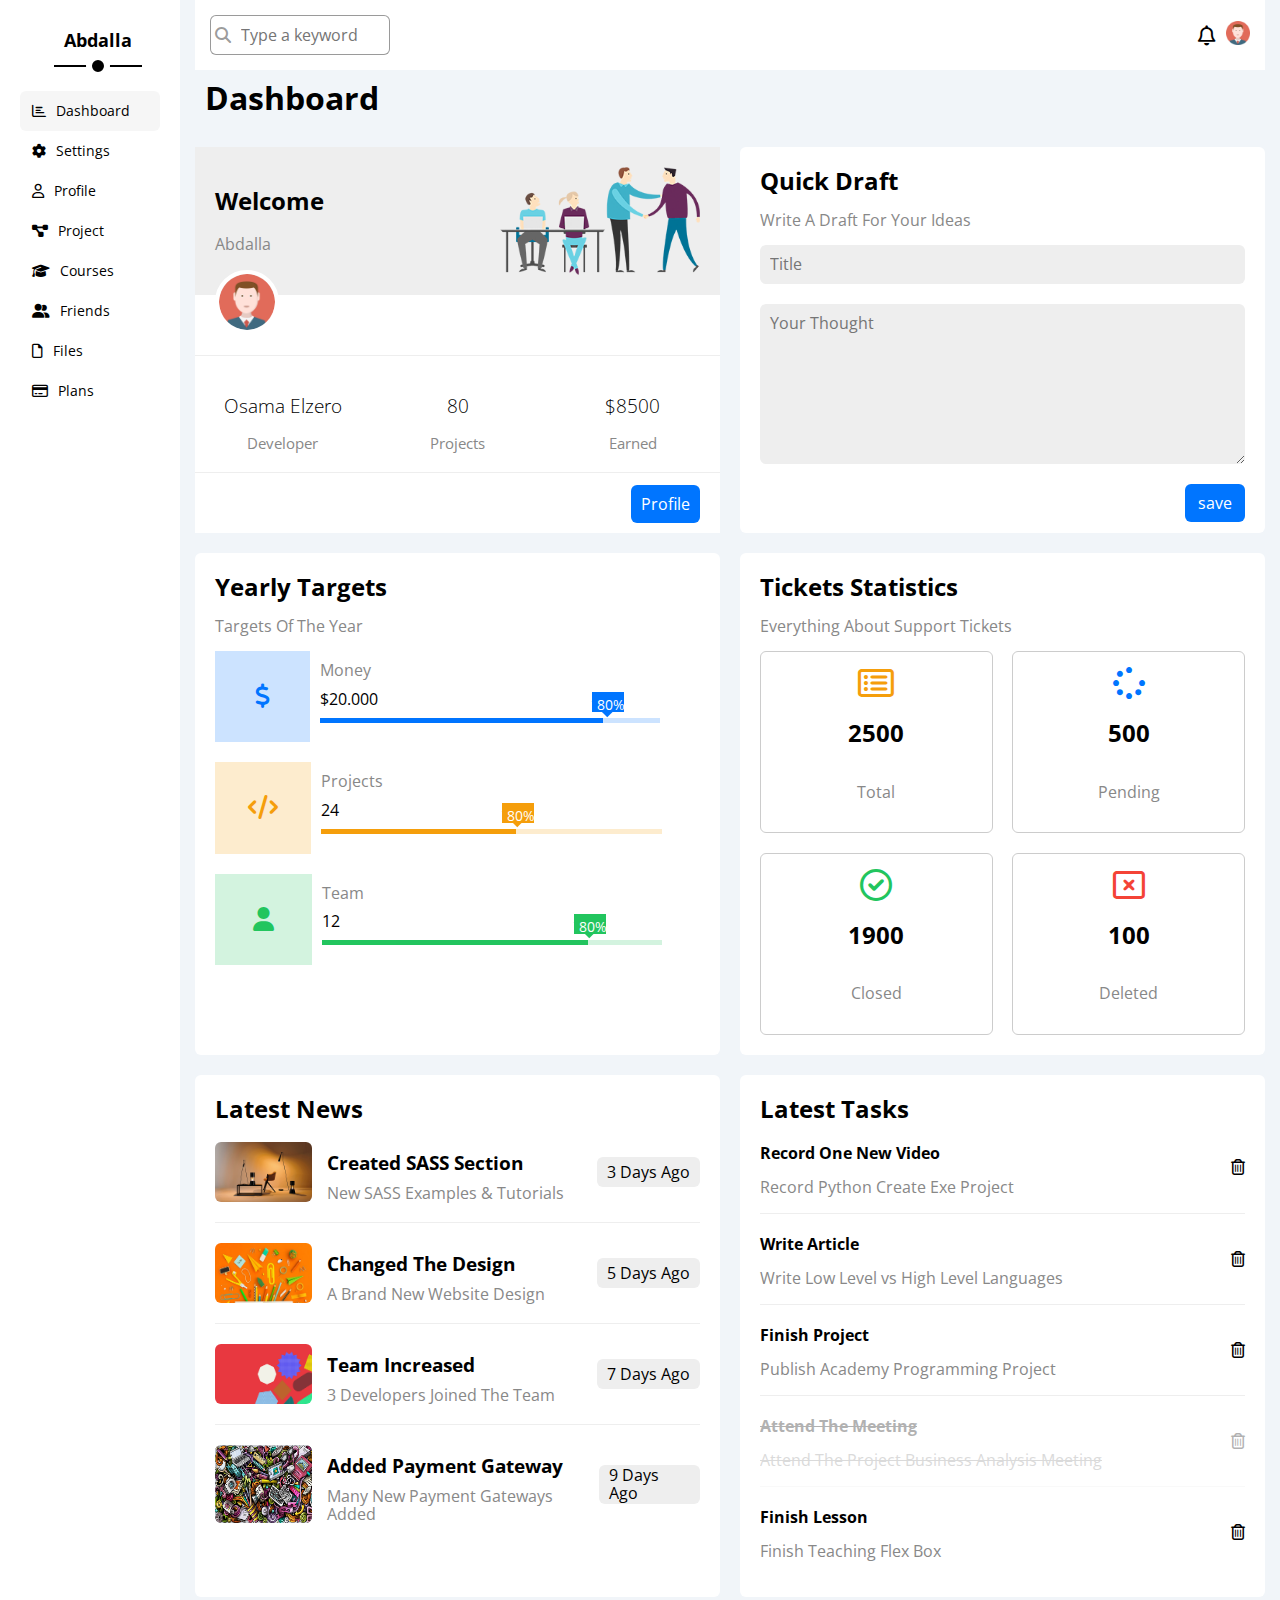
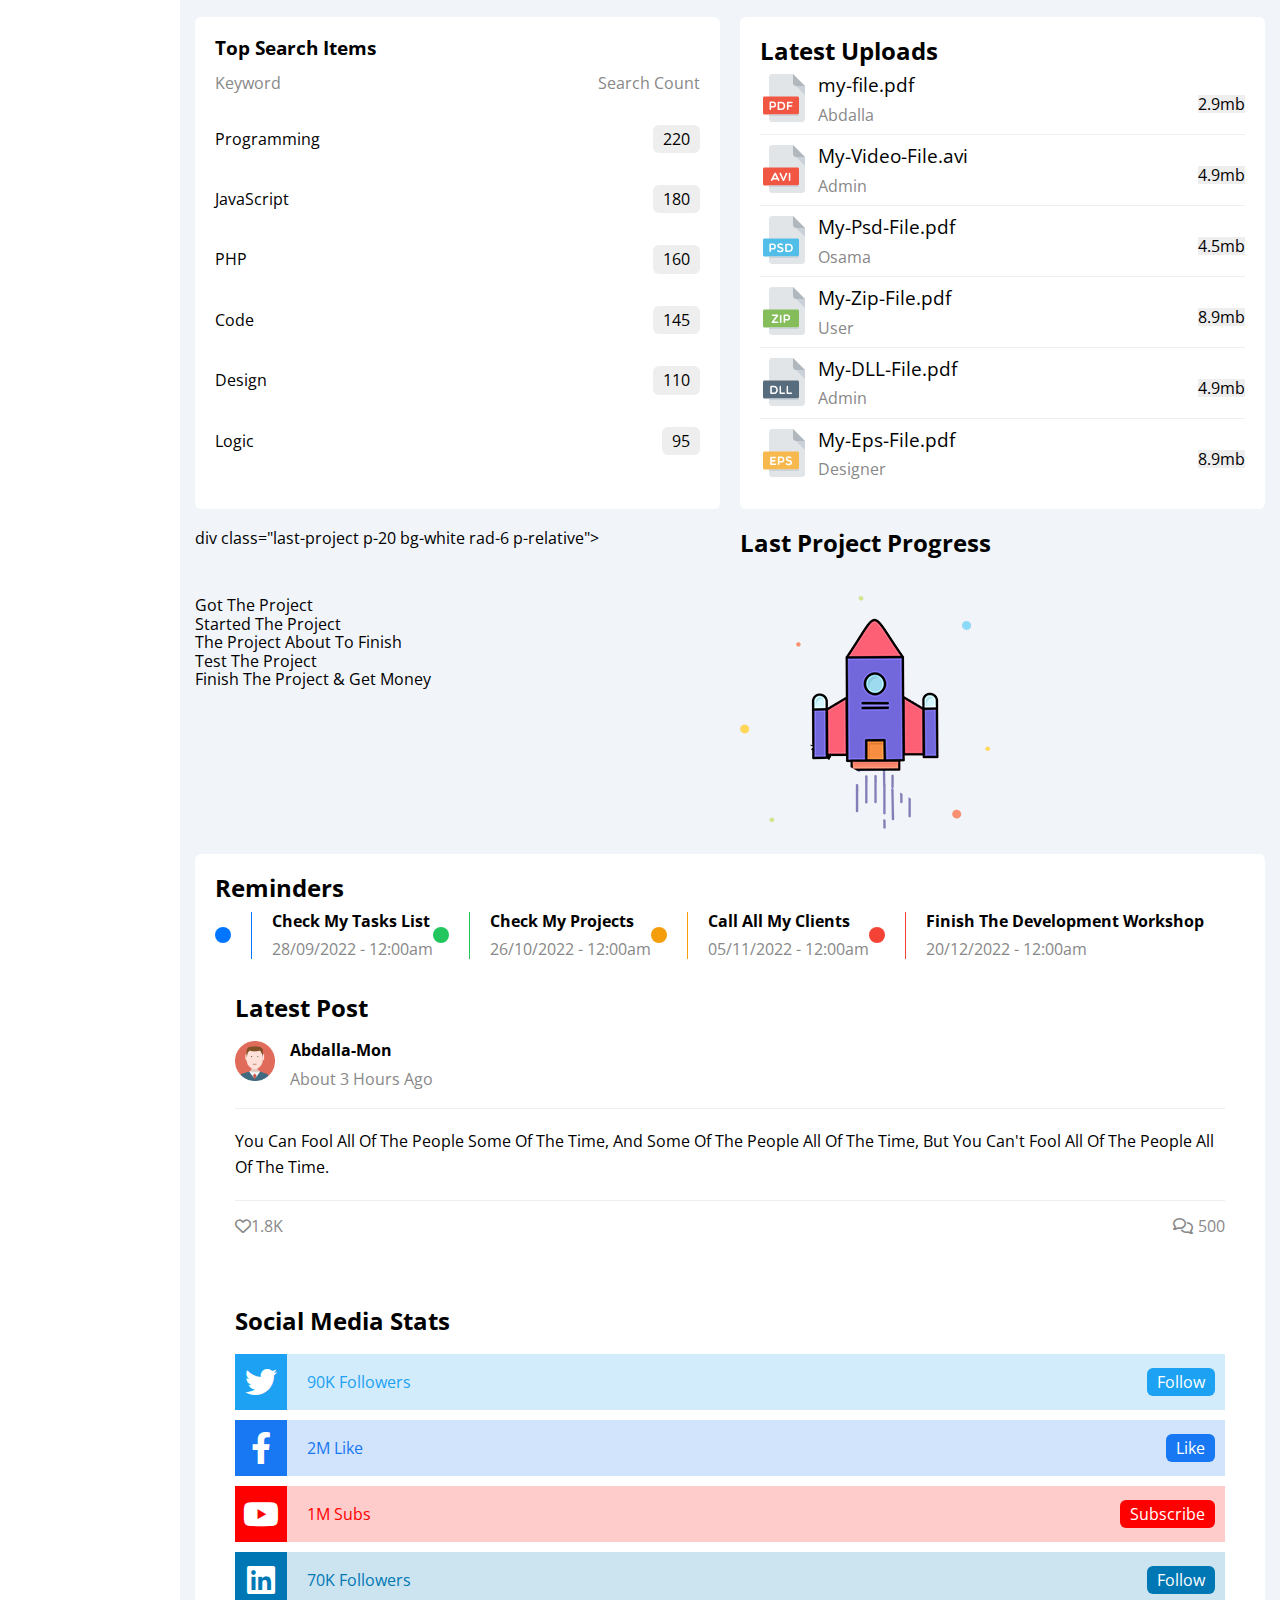
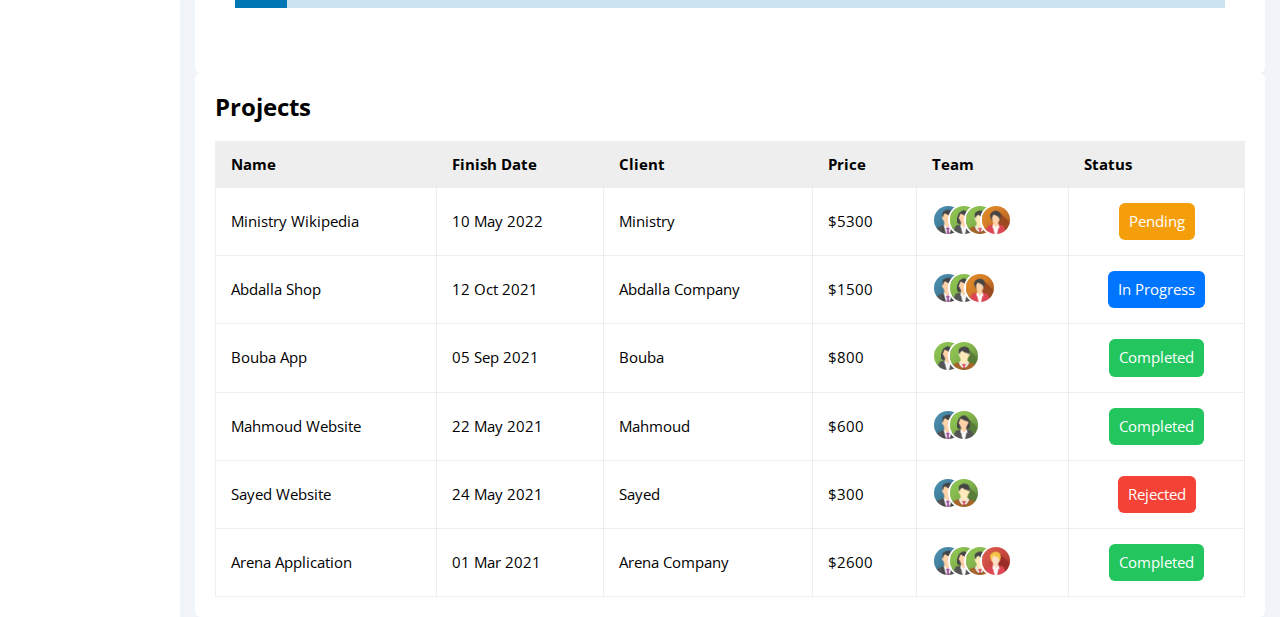
==== commit 5f4010e5: "box-9" ====
--- a/index.html
+++ b/index.html
@@ -453,28 +453,17 @@
             </div>
             <!--end-of-box-8-->
             <!--start-of-box-9-->
-            <div class="box-9 rad-6 bg-white p-20">
-              <h2 class="m-0">Last Project Progress</h2>
-              <div>
-                <div class="box-round"></div>
-                <p>Got The Project</p>
-              </div>
-              <div>
-                <div class="box-round"></div>
-                <p>Started The Project</p>
-              </div>
-              <div>
-                <div class="box-round"></div>
-                <p>The Project About To Finish</p>
-              </div>
-              <div>
-                <div class="box-round box-round-animation"></div>
-                <p>Test The Project</p>
-              </div>
-              <div>
-                <div class="box-round box-round-last"></div>
-                <p>Finish The Project & Get Money</p>
-              </div>
+div class="last-project p-20 bg-white rad-6 p-relative">
+            <h2 class="mt-0 mb-20">Last Project Progress</h2>
+            <ul class="m-0 p-relative">
+              <li class="mt-25 d-flex align-center done">Got The Project</li>
+              <li class="mt-25 d-flex align-center done">Started The Project</li>
+              <li class="mt-25 d-flex align-center done">The Project About To Finish</li>
+              <li class="mt-25 d-flex align-center current">Test The Project</li>
+              <li class="mt-25 d-flex align-center">Finish The Project &amp; Get Money</li>
+            </ul>
+            <img class="launch-icon hide-mobile" src="imgs/project.png" alt="">
+          </div>
             </div>
             <!--end-of-box-9-->
             <!--start-of-box-10-->
@@ -485,7 +474,6 @@
                 <div class="b-10-flex b-10-blue-f">
                   <h4 class="m-0">Check My Tasks List</h4>
                   <p class="color-888">28/09/2022 - 12:00am</p>
-                </div>
               </div>
               <div style="display: flex">
                 <div class="b-10-round b-10-green"></div>
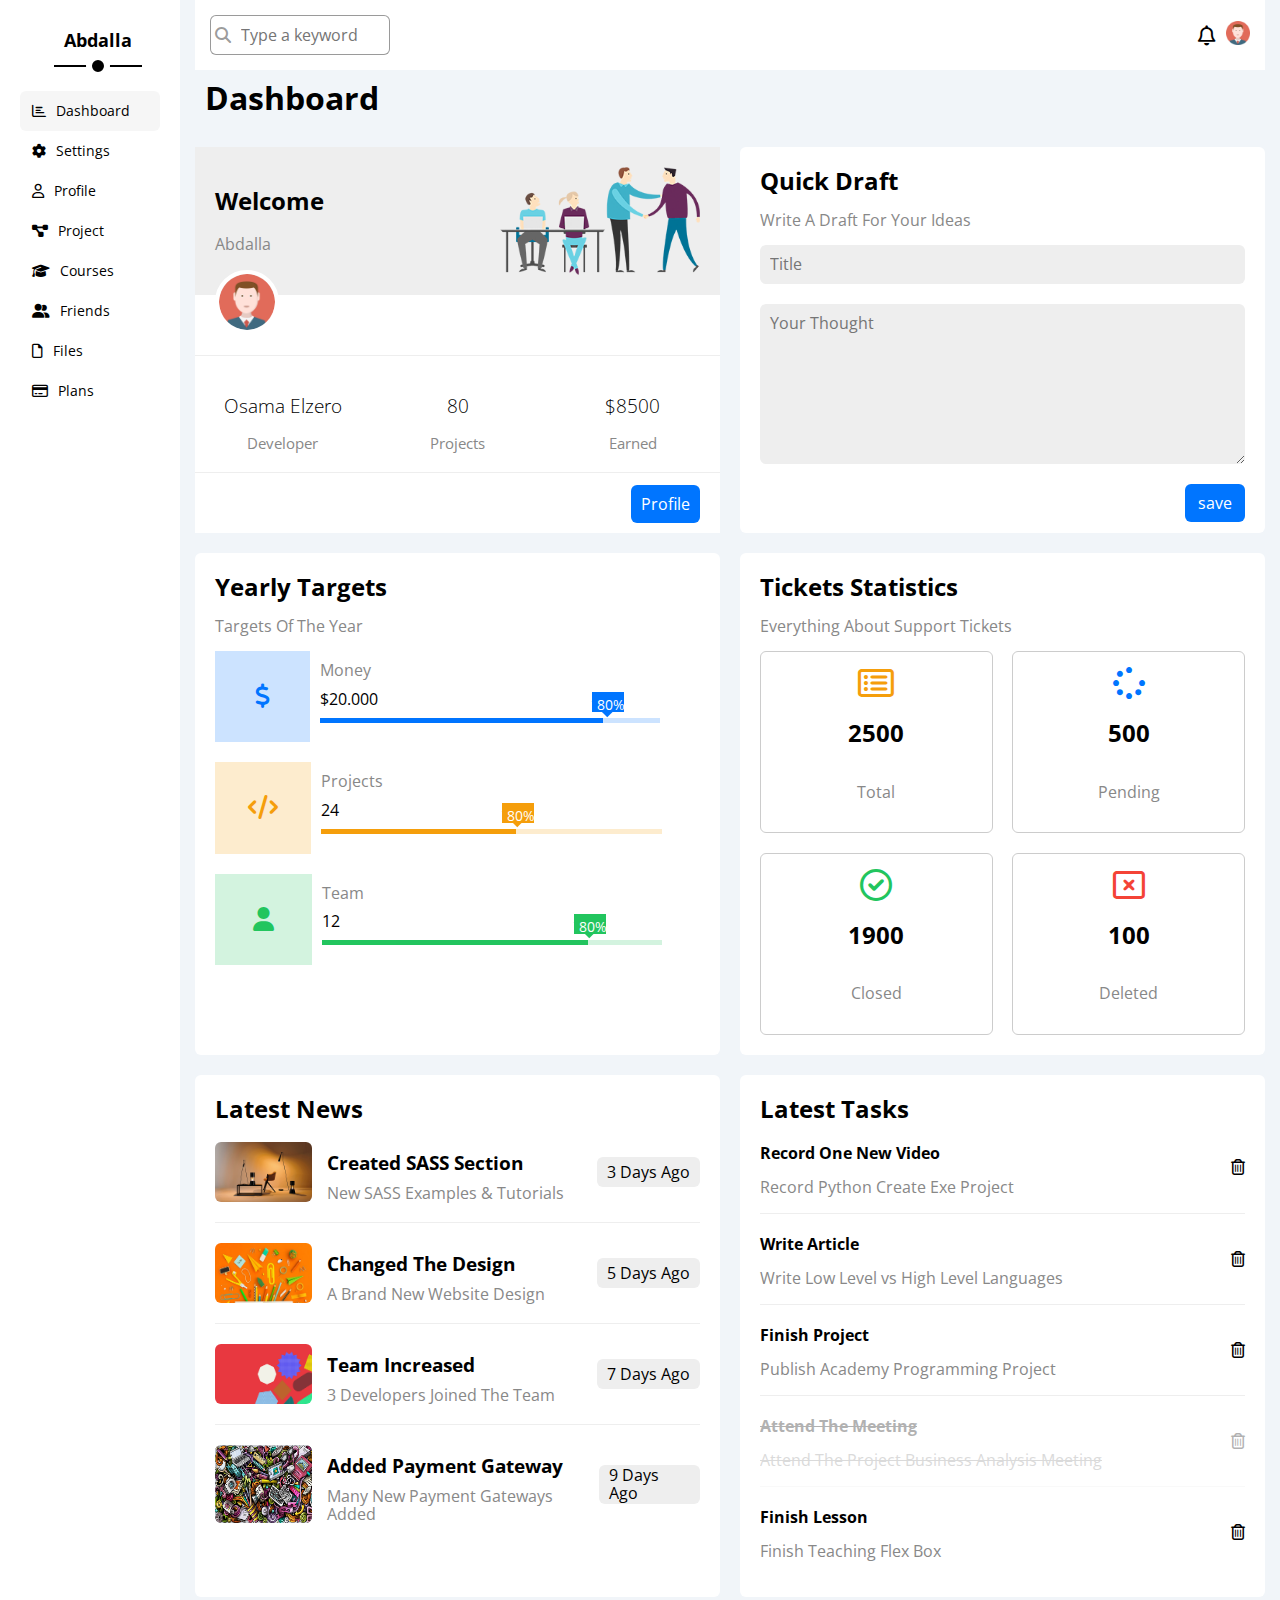
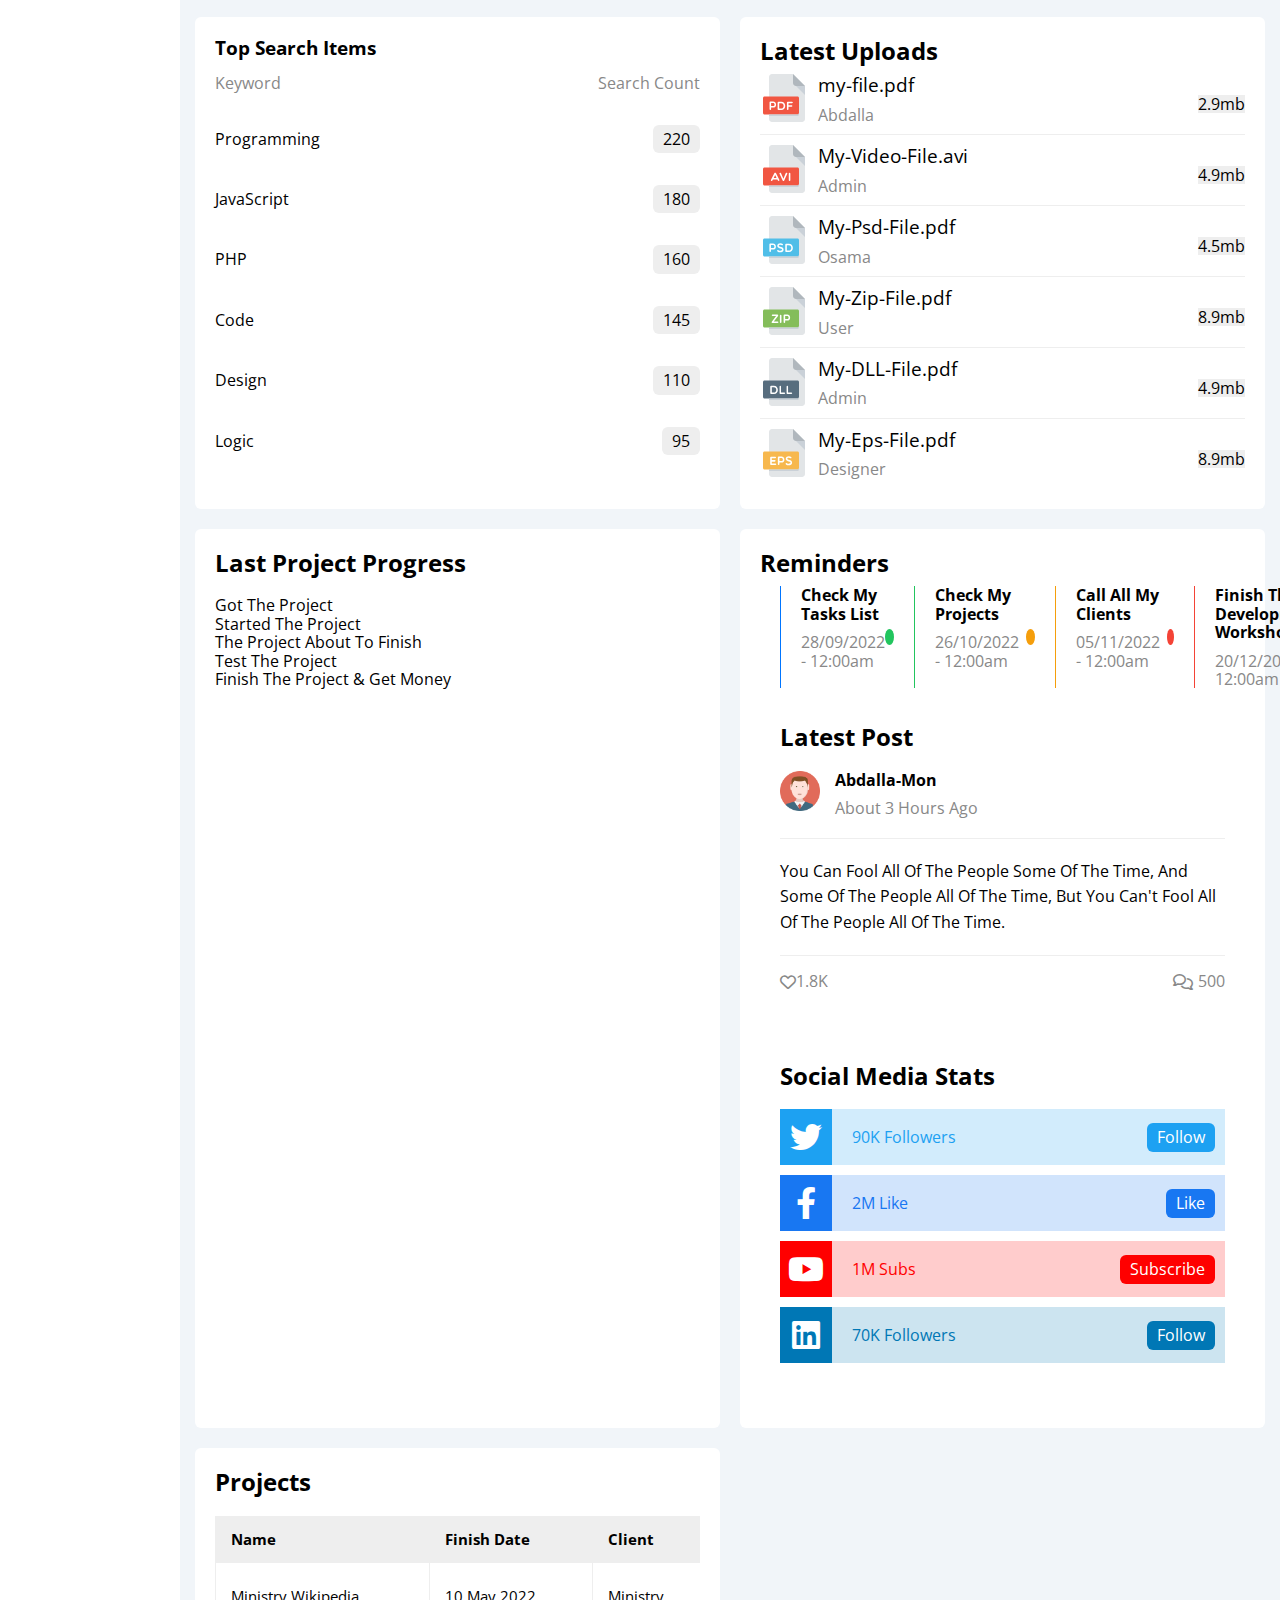
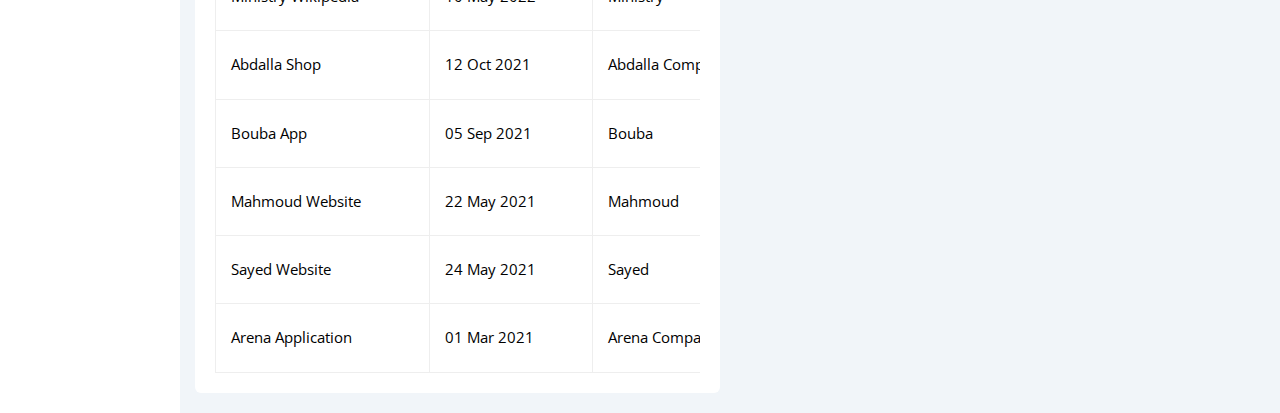
==== commit 542483d5: "Update index.html" ====
--- a/index.html
+++ b/index.html
@@ -453,7 +453,7 @@
             </div>
             <!--end-of-box-8-->
             <!--start-of-box-9-->
-div class="last-project p-20 bg-white rad-6 p-relative">
+            <div class="last-project p-20 bg-white rad-6 p-relative">
             <h2 class="mt-0 mb-20">Last Project Progress</h2>
             <ul class="m-0 p-relative">
               <li class="mt-25 d-flex align-center done">Got The Project</li>
@@ -461,9 +461,7 @@
               <li class="mt-25 d-flex align-center done">The Project About To Finish</li>
               <li class="mt-25 d-flex align-center current">Test The Project</li>
               <li class="mt-25 d-flex align-center">Finish The Project &amp; Get Money</li>
-            </ul>
-            <img class="launch-icon hide-mobile" src="imgs/project.png" alt="">
-          </div>
+            </ul> 
             </div>
             <!--end-of-box-9-->
             <!--start-of-box-10-->
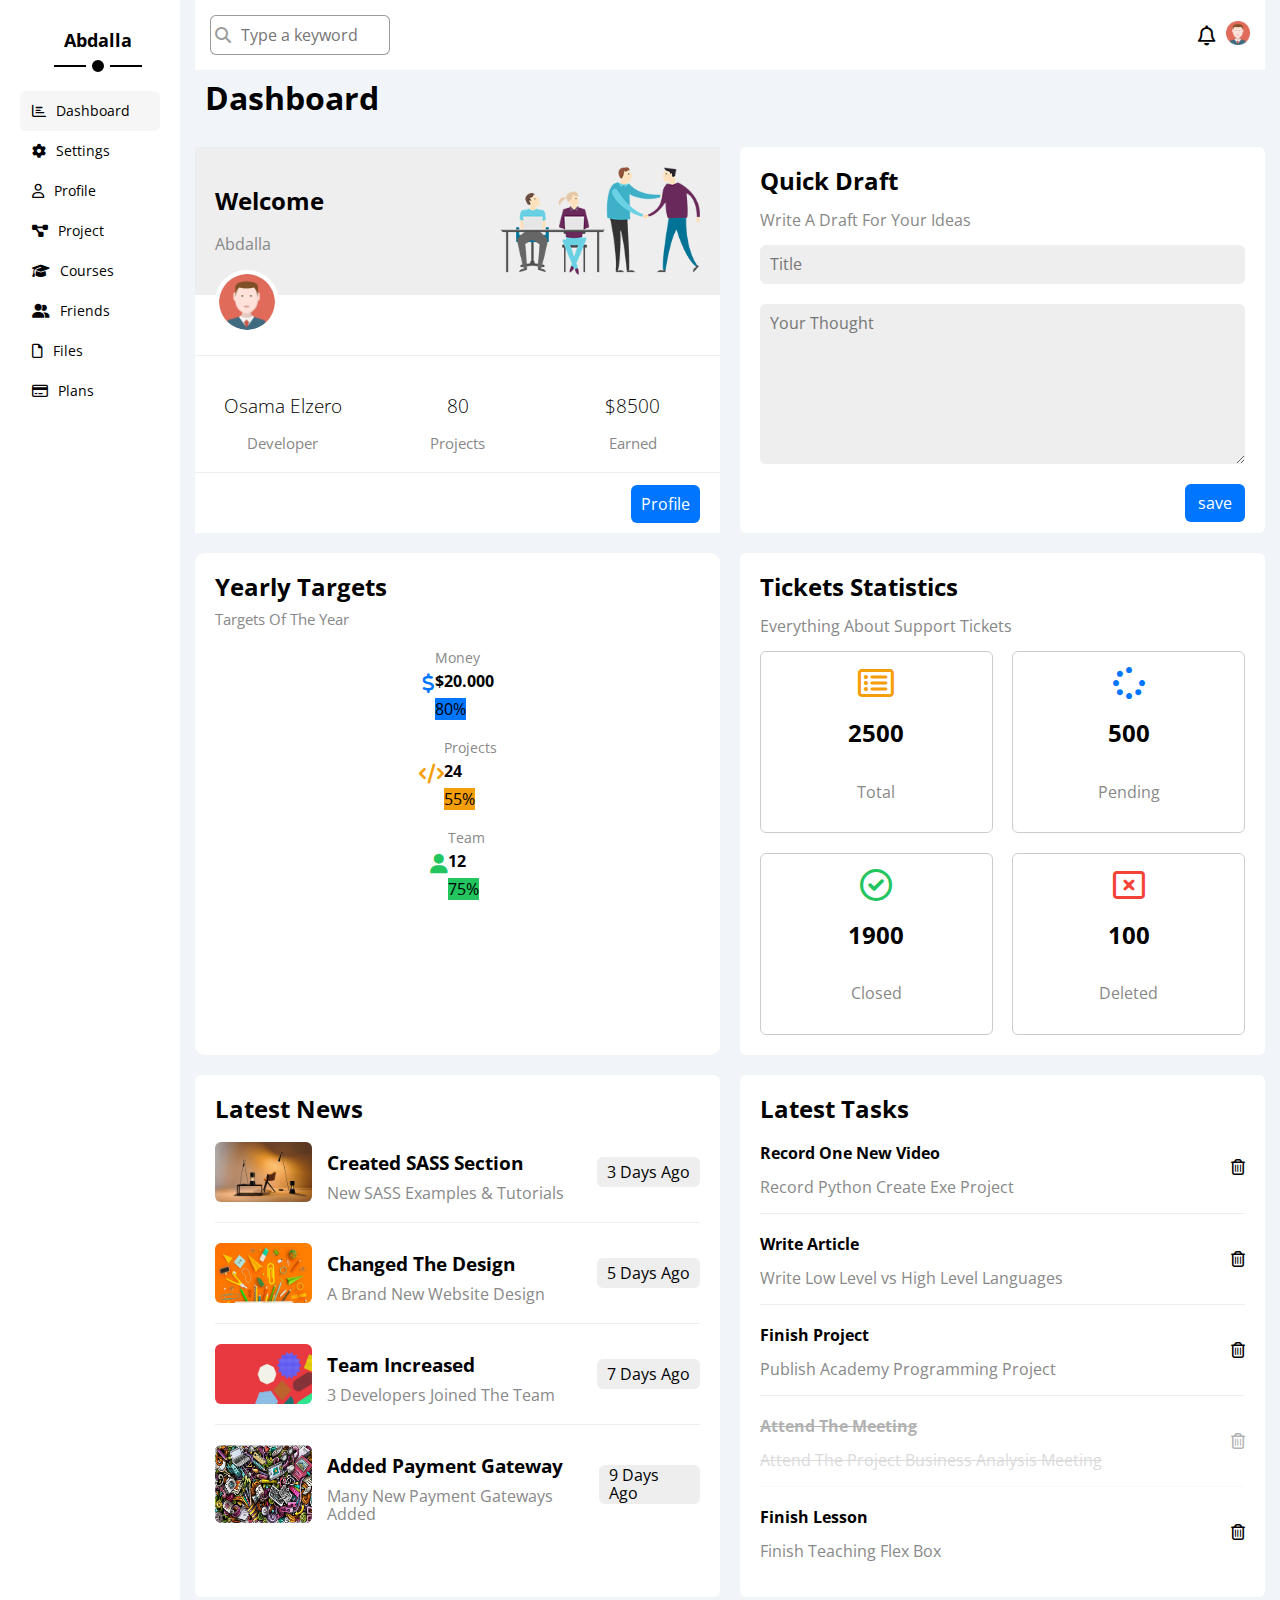
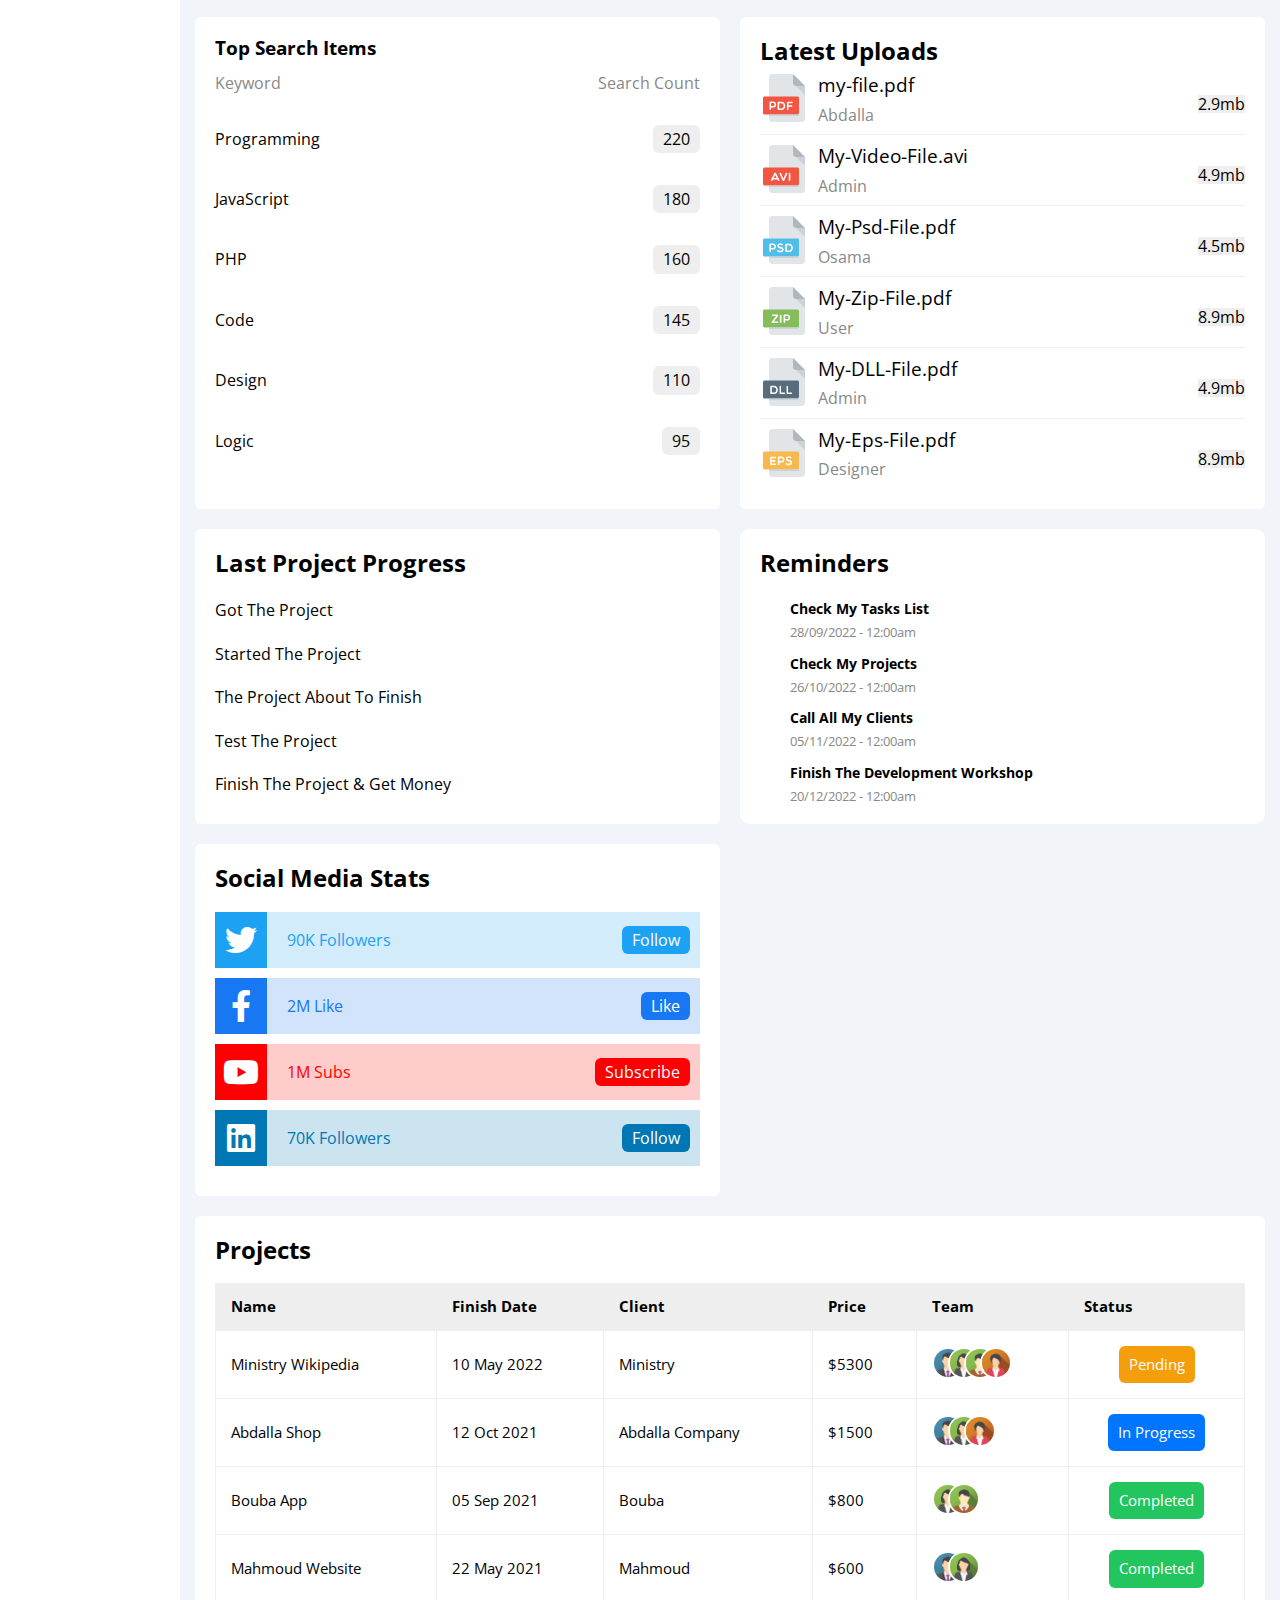
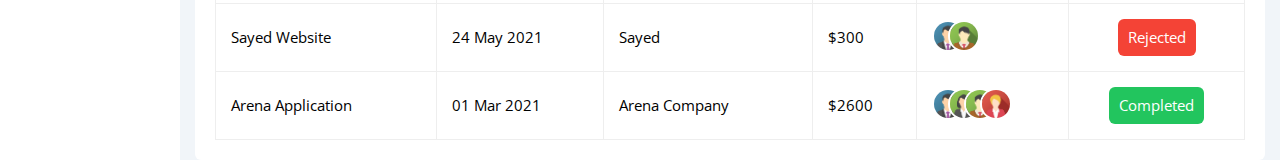
==== commit 71584979: "Update index.html" ====
--- a/index.html
+++ b/index.html
@@ -141,46 +141,52 @@
             </div>
             <!--end-of-box-2-->
             <!--start-of-box-3-->
-            <div class="box-3 rad-6 bg-white p-20">
-              <h2 class="m-0">Yearly Targets</h2>
-              <p class="color-888">Targets Of The Year</p>
-              <div class="yearly-flex">
-                <div class="yearly-icon y-i-1">
-                  <i class="fa-solid fa-dollar-sign fa-lg"></i>
-                </div>
-                <div class="yearly-inside">
-                  <p class="color-888">Money</p>
-                  <span>$20.000 </span>
-                  <div class="yearly-color y-c-1">
-                    <div></div>
-                  </div>
-                </div>
-              </div>
-              <div class="yearly-flex">
-                <div class="yearly-icon y-i-2">
-                  <i class="fa-solid fa-code fa-lg"></i>
-                </div>
-                <div class="yearly-inside">
-                  <p class="color-888">Projects</p>
-                  <span>24</span>
-                  <div class="yearly-color y-c-2">
-                    <div></div>
-                  </div>
-                </div>
-              </div>
-              <div class="yearly-flex">
-                <div class="yearly-icon y-i-3">
-                  <i class="fa-solid fa-user fa-lg"></i>
-                </div>
-                <div class="yearly-inside">
-                  <p class="color-888">Team</p>
-                  <span>12 </span>
-                  <div class="yearly-color y-c-3">
-                    <div></div>
-                  </div>
-                </div>
-              </div>
-            </div>
+   <div class="targets p-20 bg-white rad-10">
+            <h2 class="mt-0 mb-10">Yearly Targets</h2>
+            <p class="mt-0 mb-20 c-grey fs-15">Targets Of The Year</p>
+            <div class="target-row mb-20 blue center-flex">
+              <div class="icon center-flex">
+                <i class="fa-solid fa-dollar-sign fa-lg c-blue"></i>
+              </div>
+              <div class="details">
+                <span class="fs-14 c-grey">Money</span>
+                <span class="d-block mt-5 mb-10 fw-bold">$20.000</span>
+                <div class="progress p-relative">
+                  <span class="bg-blue blue" style="width: 80%">
+                    <span class="bg-blue">80%</span>
+                  </span>
+                </div>
+              </div>
+            </div>
+            <div class="target-row mb-20 center-flex orange">
+              <div class="icon center-flex">
+                <i class="fa-solid fa-code fa-lg c-orange"></i>
+              </div>
+              <div class="details">
+                <span class="fs-14 c-grey">Projects</span>
+                <span class="d-block mt-5 mb-10 fw-bold">24</span>
+                <div class="progress p-relative">
+                  <span class="bg-orange orange" style="width: 55%">
+                    <span class="bg-orange">55%</span>
+                  </span>
+                </div>
+              </div>
+            </div>
+            <div class="target-row mb-20 center-flex green">
+              <div class="icon center-flex">
+                <i class="fa-solid fa-user fa-lg c-green"></i>
+              </div>
+              <div class="details">
+                <span class="fs-14 c-grey">Team</span>
+                <span class="d-block mt-5 mb-10 fw-bold">12</span>
+                <div class="progress p-relative">
+                  <span class="bg-green green" style="width: 75%">
+                    <span class="bg-green">75%</span>
+                  </span>
+                </div>
+              </div>
+            </div>
+          </div>
             <!--end-of-box-3-->
             <!--start-of-box-4-->
             <div class="box-4 rad-6 bg-white p-20">
@@ -465,88 +471,39 @@
             </div>
             <!--end-of-box-9-->
             <!--start-of-box-10-->
-            <div class="box-10 rad-6 bg-white p-20">
-              <h2 style="margin: 0 0 10px">Reminders</h2>
-              <div style="display: flex">
-                <div class="b-10-round b-10-blue"></div>
-                <div class="b-10-flex b-10-blue-f">
-                  <h4 class="m-0">Check My Tasks List</h4>
-                  <p class="color-888">28/09/2022 - 12:00am</p>
-              </div>
-              <div style="display: flex">
-                <div class="b-10-round b-10-green"></div>
-                <div class="b-10-flex b-10-green-f">
-                  <h4 class="m-0">Check My Projects</h4>
-                  <p class="color-888">26/10/2022 - 12:00am</p>
-                </div>
-              </div>
-              <div style="display: flex">
-                <div class="b-10-round b-10-orange"></div>
-                <div class="b-10-flex b-10-orange-f">
-                  <h4 class="m-0">Call All My Clients</h4>
-                  <p class="color-888">05/11/2022 - 12:00am</p>
-                </div>
-              </div>
-              <div style="display: flex">
-                <div class="b-10-round b-10-red"></div>
-                <div class="b-10-flex b-10-red-f">
-                  <h4 class="m-0">Finish The Development Workshop</h4>
-                  <p class="color-888">20/12/2022 - 12:00am</p>
-                </div>
-              </div>
-            </div>
-            <!--end-of-box-10-->
-            <!--start-of-box-11-->
-            <div class="box-11 rad-6 bg-white p-20">
-              <h2 style="margin: 0 0 20px">Latest Post</h2>
-              <div
-                style="
-                  display: flex;
-                  border-bottom: 1px solid #eee;
-                  padding-bottom: 10px;
-                "
-              >
-                <img
-                  src="imgs/avatar.png"
-                  style="width: 40px; height: 40px; margin: 0 15px 0 0"
-                />
-                <div class="b-11-flex">
-                  <h4>Abdalla-Mon</h4>
-                  <p class="color-888">About 3 Hours Ago</p>
-                </div>
-              </div>
-              <div
-                style="
-                  padding: 20px 0;
-                  border-bottom: 1px solid #eee;
-                  line-height: 1.6;
-                "
-              >
-                You Can Fool All Of The People Some Of The Time, And Some Of The
-                People All Of The Time, But You Can't Fool All Of The People All
-                Of The Time.
-              </div>
-              <div class="flex-between">
-                <div style="display: flex">
-                  <i
-                    class="fa-regular fa-heart color-888"
-                    style="display: flex; align-items: center; margin-right: 5"
-                  ></i>
-                  <p class="color-888">1.8K</p>
-                </div>
-                <div style="display: flex">
-                  <i
-                    class="fa-regular fa-comments color-888"
-                    style="
-                      display: flex;
-                      align-items: center;
-                      margin-right: 5px;
-                    "
-                  ></i>
-                  <p class="color-888">500</p>
-                </div>
-              </div>
-            </div>
+        <div class="reminders p-20 bg-white rad-10 p-relative">
+            <h2 class="mt-0 mb-25">Reminders</h2>
+            <ul class="m-0">
+              <li class="d-flex align-center mt-15">
+                <span class="key bg-blue mr-15 d-block rad-half"></span>
+                <div class="pl-15 blue">
+                  <p class="fs-14 fw-bold mt-0 mb-5">Check My Tasks List</p>
+                  <span class="fs-13 c-grey">28/09/2022 - 12:00am</span>
+                </div>
+              </li>
+              <li class="d-flex align-center mt-15">
+                <span class="key bg-green mr-15 d-block rad-half"></span>
+                <div class="pl-15 green">
+                  <p class="fs-14 fw-bold mt-0 mb-5">Check My Projects</p>
+                  <span class="fs-13 c-grey">26/10/2022 - 12:00am</span>
+                </div>
+              </li>
+              <li class="d-flex align-center mt-15">
+                <span class="key bg-orange mr-15 d-block rad-half"></span>
+                <div class="pl-15 orange">
+                  <p class="fs-14 fw-bold mt-0 mb-5">Call All My Clients</p>
+                  <span class="fs-13 c-grey">05/11/2022 - 12:00am</span>
+                </div>
+              </li>
+              <li class="d-flex align-center mt-15">
+                <span class="key bg-red mr-15 d-block rad-half"></span>
+                <div class="pl-15 red">
+                  <p class="fs-14 fw-bold mt-0 mb-5">Finish The Development Workshop</p>
+                  <span class="fs-13 c-grey">20/12/2022 - 12:00am</span>
+                </div>
+              </li>
+            </ul>
+          </div>
             <!--end-of-box-11-->
             <!--start-of-box-12-->
             <div class="box-12 rad-6 bg-white p-20">
--- a/css/Abdalla-frame.css
+++ b/css/Abdalla-frame.css
@@ -167,3 +167,250 @@
   border-radius: 6px !important;
   transition: 0.3s !important;
 }
+:root {
+  --blue-color: #0075ff;
+  --blue-alt-color: #0d69d5;
+  --orange-color: #f59e0b;
+  --green-color: #22c55e;
+  --red-color: #f44336;
+  --grey-color: #888;
+}
+/* Start Box */
+.d-flex {
+  display: flex;
+}
+.f-wrap {
+  flex-wrap: wrap;
+}
+.align-center {
+  align-items: center;
+}
+.space-between {
+  justify-content: space-between;
+}
+.d-grid {
+  display: grid;
+}
+.gap-20 {
+  gap: 20px;
+}
+.d-block {
+  display: block;
+}
+@media (max-width: 767px) {
+  .block-mobile {
+    display: block;
+  }
+  .hide-mobile {
+    display: none;
+  }
+}
+/* End Box */
+/* Start Padding + Margin */
+.p-10 {
+  padding: 10px;
+}
+.p-15 {
+  padding: 15px;
+}
+.p-20 {
+  padding: 20px;
+}
+.pt-10 {
+  padding-top: 10px;
+}
+.pt-15 {
+  padding-top: 15px;
+}
+.pt-20 {
+  padding-top: 20px;
+}
+.pb-10 {
+  padding-bottom: 10px;
+}
+.pb-15 {
+  padding-bottom: 15px;
+}
+.pb-20 {
+  padding-bottom: 20px;
+}
+.pl-15 {
+  padding-left: 15px;
+}
+.m-0 {
+  margin: 0;
+}
+.m-15 {
+  margin: 15px;
+}
+.m-20 {
+  margin: 20px;
+}
+.mt-0 {
+  margin-top: 0;
+}
+.mt-5 {
+  margin-top: 5px;
+}
+.mt-10 {
+  margin-top: 10px;
+}
+.mt-15 {
+  margin-top: 15px;
+}
+.mt-20 {
+  margin-top: 20px;
+}
+.mt-25 {
+  margin-top: 25px;
+}
+.mr-10 {
+  margin-right: 10px;
+}
+.mr-15 {
+  margin-right: 15px;
+}
+.mb-5 {
+  margin-bottom: 5px;
+}
+.mb-10 {
+  margin-bottom: 10px;
+}
+.mb-15 {
+  margin-bottom: 15px;
+}
+.mb-20 {
+  margin-bottom: 20px;
+}
+.mb-25 {
+  margin-bottom: 25px;
+}
+/* End Padding + Margin */
+/* Start Color */
+.c-black {
+  color: black;
+}
+.c-white {
+  color: white;
+}
+.c-grey {
+  color: var(--grey-color);
+}
+.c-red {
+  color: var(--red-color);
+}
+.c-green {
+  color: var(--green-color);
+}
+.c-blue {
+  color: var(--blue-color);
+}
+.c-orange {
+  color: var(--orange-color);
+}
+.bg-red {
+  background-color: var(--red-color);
+}
+.bg-green {
+  background-color: var(--green-color);
+}
+.bg-blue {
+  background-color: var(--blue-color);
+}
+.bg-orange {
+  background-color: var(--orange-color);
+}
+.bg-white {
+  background-color: white;
+}
+.bg-eee {
+  background-color: #eee;
+}
+/* End Color */
+/* Start Position */
+.p-relative {
+  position: relative;
+}
+.p-absolute {
+  position: absolute;
+}
+/* End Position */
+/* Start Font */
+.txt-c {
+  text-align: center;
+}
+.fs-13 {
+  font-size: 13px;
+}
+.fs-14 {
+  font-size: 14px;
+}
+.fs-15 {
+  font-size: 15px;
+}
+.fs-25 {
+  font-size: 25px;
+}
+.fw-bold {
+  font-weight: bold;
+}
+@media (max-width: 767px) {
+  .txt-c-mobile {
+    text-align: center;
+  }
+}
+/* End Font */
+/* Start Border */
+.rad-6 {
+  border-radius: 6px;
+}
+.rad-10 {
+  border-radius: 10px;
+}
+.rad-half {
+  border-radius: 50%;
+}
+.b-none {
+  border: none;
+}
+.border-ccc {
+  border: 1px solid #ccc;
+}
+.border-eee {
+  border: 1px solid #eee;
+}
+
+/* End Border */
+/* Start Width + Height */
+.w-full {
+  width: 100%;
+}
+.w-100 {
+  width: 100px;
+}
+.w-fit {
+  width: fit-content;
+}
+.h-full {
+  height: 100%;
+}
+.h-100 {
+  height: 100px;
+}
+/* End Width + Height */
+/* Start Components */
+.center-flex {
+  display: flex;
+  align-items: center;
+  justify-content: center;
+}
+.between-flex {
+  display: flex;
+  align-items: center;
+  justify-content: space-between;
+}
+.btn-shape {
+  padding: 4px 10px;
+  border-radius: 6px;
+}
+/* End Components */
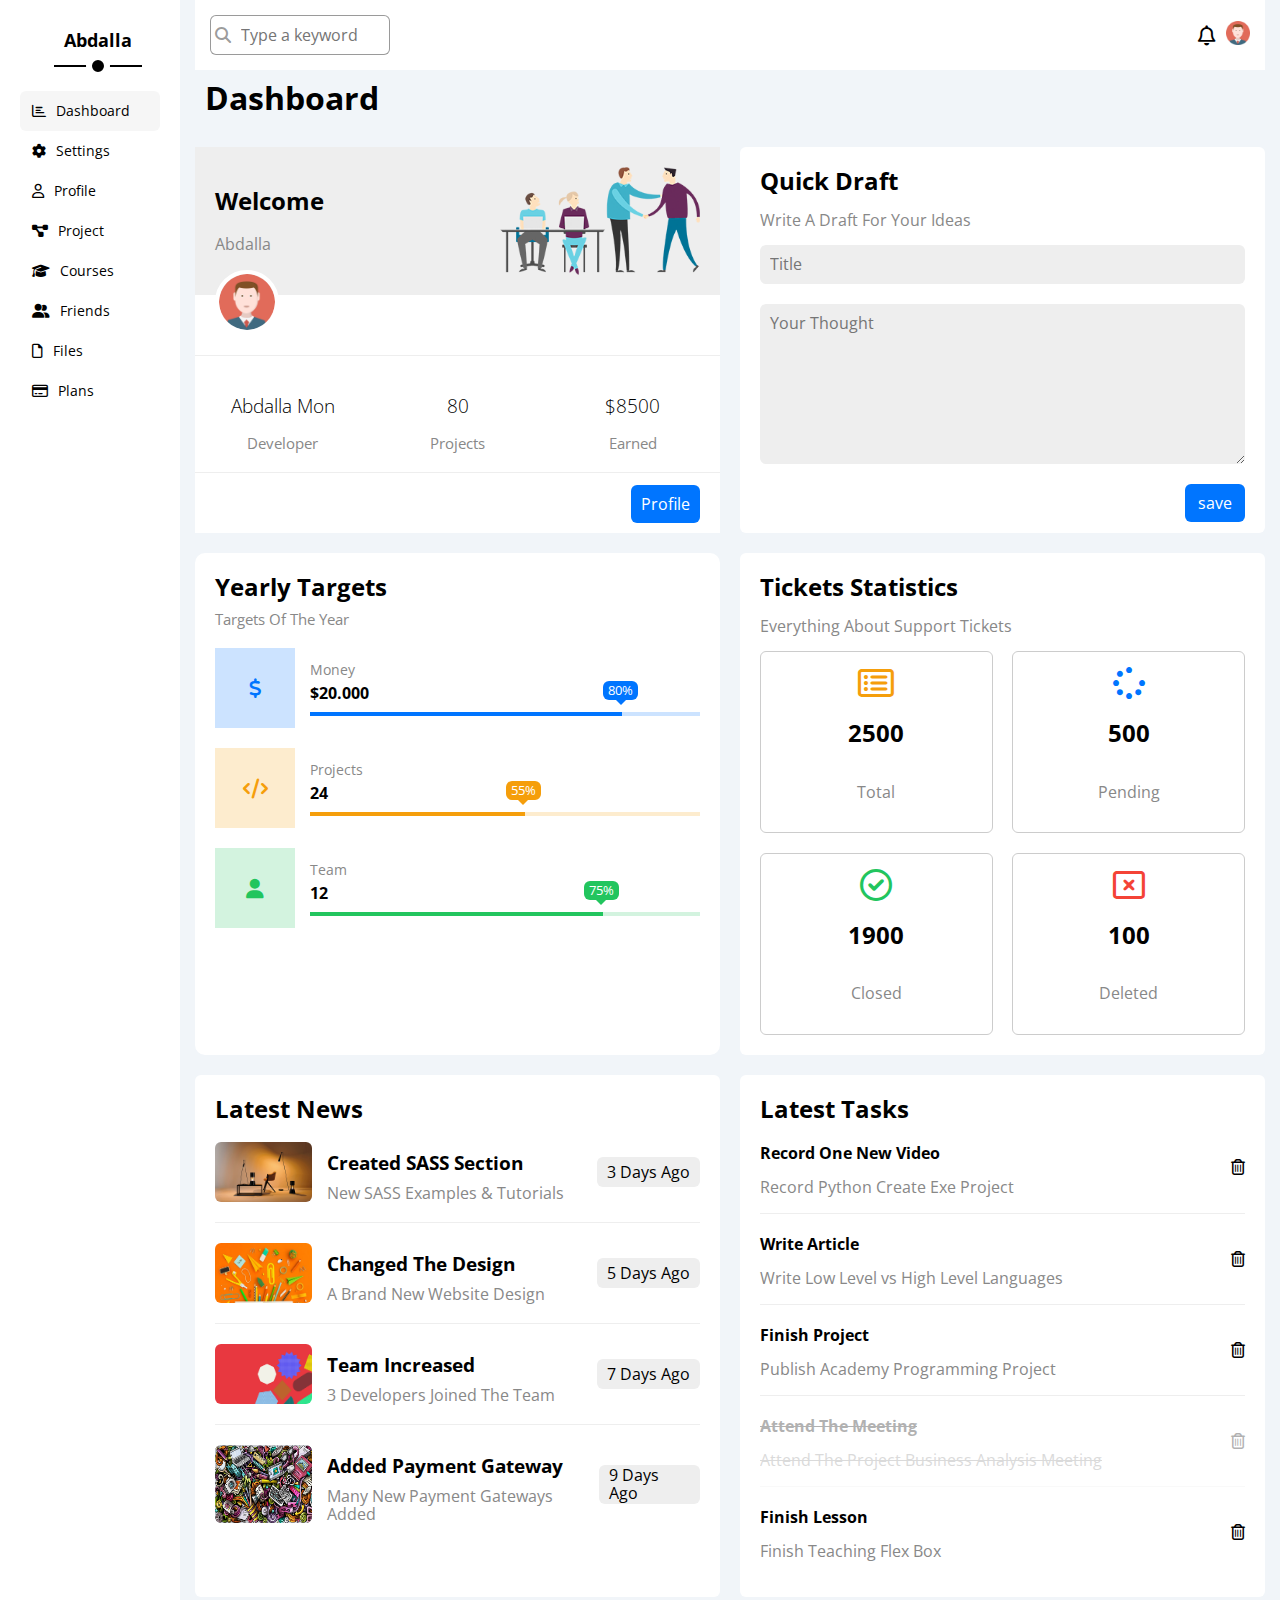
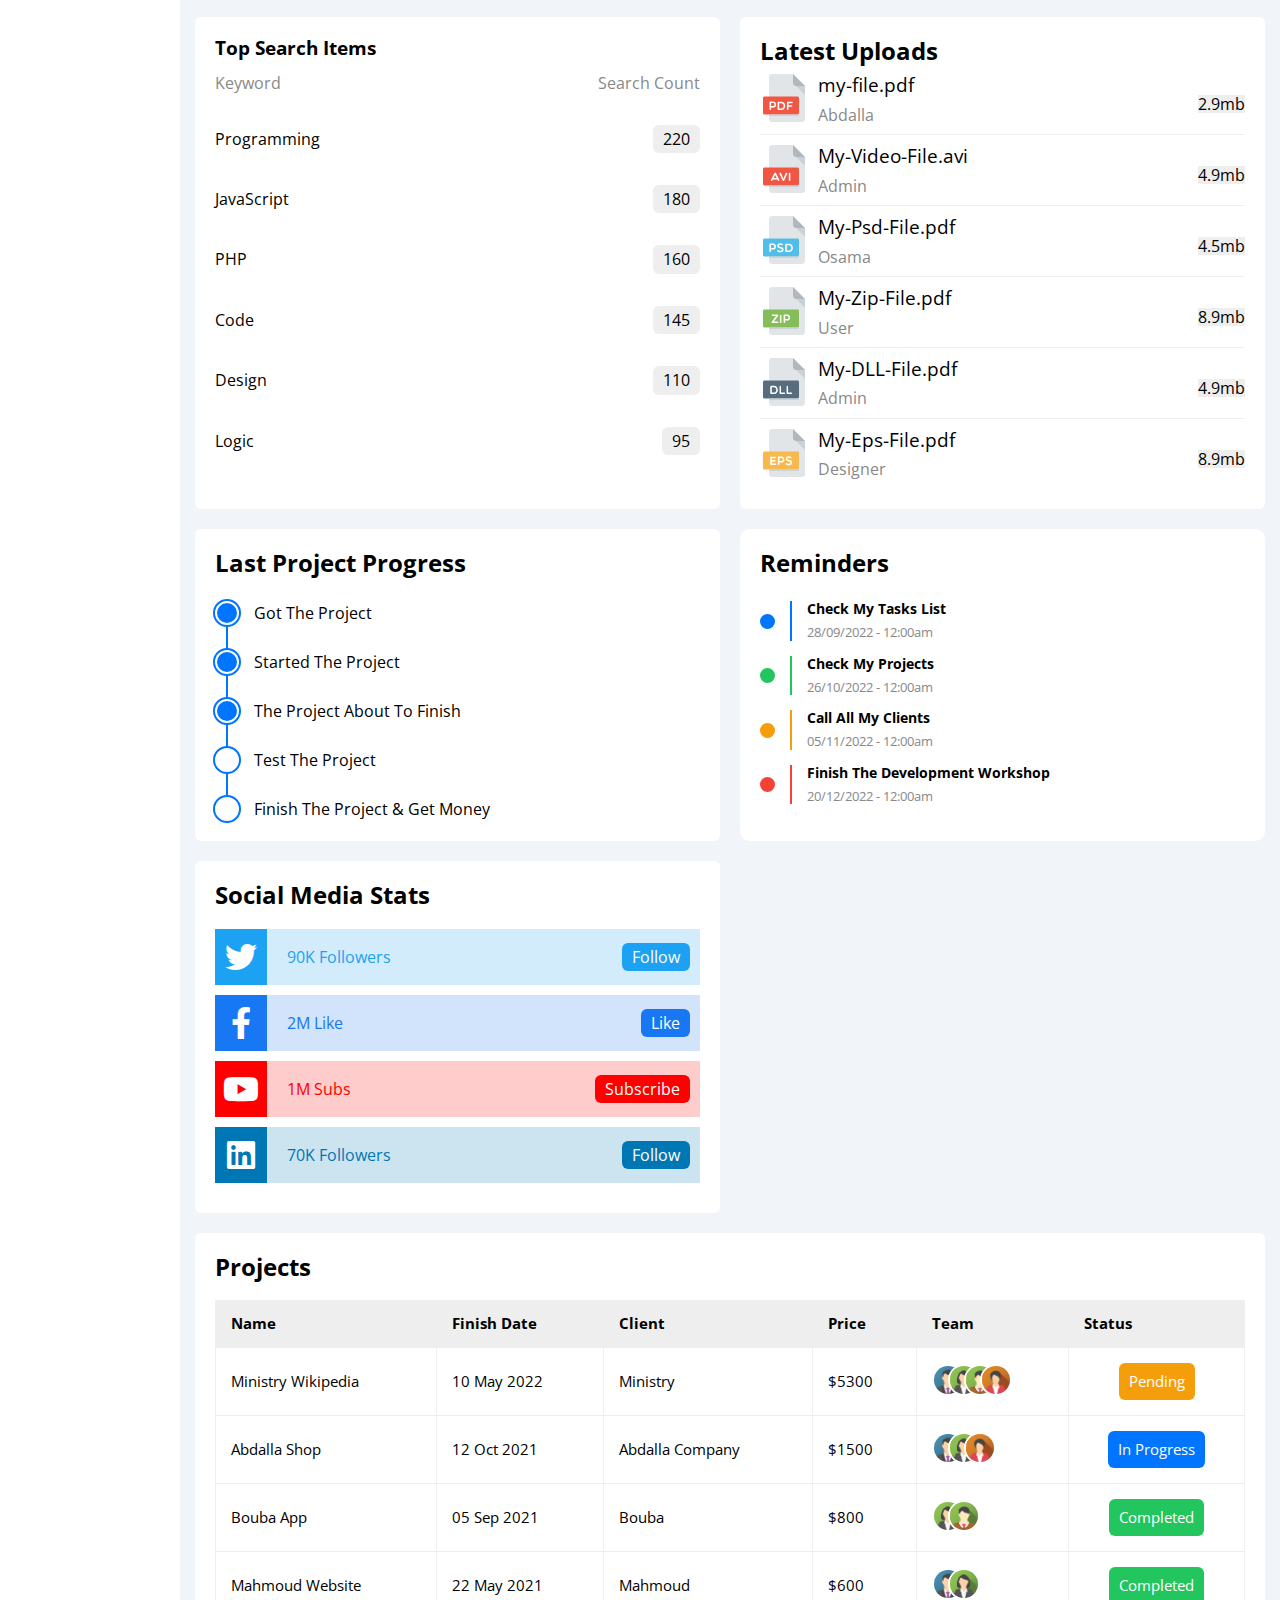
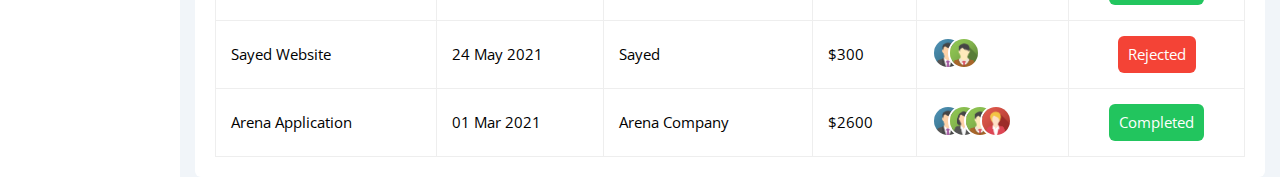
==== commit 70980d86: "Update index.html" ====
--- a/index.html
+++ b/index.html
@@ -103,7 +103,7 @@
                 <img src="imgs/avatar.png" />
                 <div class="welcome-middle">
                   <div>
-                    <h3>Osama Elzero</h3>
+                    <h3>Abdalla Mon</h3>
                     <p>Developer</p>
                   </div>
                   <div>
--- a/css/project.css
+++ b/css/project.css
@@ -354,172 +354,65 @@
 }
 /**end-of-box-2**/
 /**start-of-box-3**/
-.yearly-flex {
-  display: flex;
-  flex-wrap: wrap;
-}
-.yearly-flex i {
-  font-size: 24px;
-}
-.yearly-flex p {
-  margin: 10px 0;
-}
-
-.yearly-icon {
-  display: flex;
-  justify-content: center;
-  align-items: center;
-  margin-right: 10px;
-  padding: 45px 40px;
-}
-.y-i-1 {
+/* Start Targets */
+.targets .target-row .icon {
+  width: 80px;
+  height: 80px;
+  margin-right: 15px;
+}
+.targets .details {
+  flex: 1;
+}
+.targets .details .progress {
+  height: 4px;
+}
+.targets .details .progress > span {
+  position: absolute;
+  left: 0;
+  top: 0;
+  height: 100%;
+}
+.targets .details .progress > span span {
+  position: absolute;
+  bottom: 16px;
+  right: -16px;
+  color: white;
+  padding: 2px 5px;
+  border-radius: 6px;
+  font-size: 13px;
+}
+.targets .details .progress > span span::after {
+  content: "";
+  border-color: transparent;
+  border-width: 5px;
+  border-style: solid;
+  position: absolute;
+  bottom: -10px;
+  left: 50%;
+  transform: translateX(-50%);
+}
+.targets .details .progress > .blue span::after {
+  border-top-color: var(--blue-color);
+}
+.targets .details .progress > .orange span::after {
+  border-top-color: var(--orange-color);
+}
+.targets .details .progress > .green span::after {
+  border-top-color: var(--green-color);
+}
+.blue .icon,
+.blue .progress {
   background-color: rgb(0 117 255 / 20%);
-  color: var(--blue-color);
-}
-.y-i-2 {
+}
+.orange .icon,
+.orange .progress {
   background-color: rgb(245 158 11 / 20%);
-  color: var(--orange-color);
-}
-.y-i-3 {
+}
+.green .icon,
+.green .progress {
   background-color: rgb(34 197 94 / 20%);
-  color: var(--green-color);
-}
-.yearly-inside {
-  width: 78%;
-}
-@media (max-width: 767px) {
-  .yearly-inside {
-    width: 72%;
-  }
-}
-.y-c-1 {
-  height: 5px;
-  width: 80%;
-  background: var(--blue-color);
-  margin-top: 10px;
-  position: relative;
-}
-.y-c-1 div {
-  width: 100%;
-  height: 5px;
-  background-color: rgb(0 117 255 / 20%);
-  position: absolute;
-  top: 0;
-  right: -20%;
-}
-.y-c-2 {
-  height: 5px;
-  width: 55%;
-  background-color: var(--orange-color);
-  margin-top: 10px;
-  position: relative;
-}
-.y-c-2 div {
-  width: 100%;
-  height: 5px;
-  background-color: rgb(245 158 11 / 20%);
-  position: absolute;
-  top: 0;
-  right: -75%;
-}
-.y-c-3 {
-  height: 5px;
-  width: 75%;
-  background-color: var(--green-color);
-  margin-top: 10px;
-  position: relative;
-}
-.y-c-3 div {
-  width: 100%;
-  height: 5px;
-  background-color: rgb(34 197 94 / 20%);
-  position: absolute;
-  top: 0;
-  right: -28%;
-}
-.y-i-2 {
-  padding: 45px 33px;
-}
-.y-i-3 {
-  padding: 45px 38px;
-}
-.y-c-1::after {
-  content: "80%";
-  position: absolute;
-  background-color: #0075ff;
-  width: 22px;
-  height: 10px;
-  top: -26px;
-  left: 96%;
-  z-index: 1;
-  padding: 5px;
-  font-size: 14px;
-  color: white;
-}
-.y-c-1::before {
-  content: "";
-  position: absolute;
-  background-color: #0075ff;
-  width: 22px;
-  height: 10px;
-  top: -17px;
-  left: 96%;
-  transform: rotate(45deg);
-}
-.y-c-2::after {
-  content: "80%";
-  position: absolute;
-  background-color: var(--orange-color);
-  width: 22px;
-  height: 10px;
-  top: -26px;
-  left: 93%;
-  z-index: 1;
-  padding: 5px;
-  font-size: 14px;
-  color: white;
-}
-.y-c-2::before {
-  content: "";
-  position: absolute;
-  background-color: var(--orange-color);
-  width: 22px;
-  height: 10px;
-  top: -18px;
-  left: 93%;
-  transform: rotate(45deg);
-}
-.y-c-3::after {
-  content: "80%";
-  position: absolute;
-  background-color: var(--green-color);
-  width: 22px;
-  height: 10px;
-  top: -26px;
-  left: 95%;
-  z-index: 1;
-  padding: 5px;
-  font-size: 14px;
-  color: white;
-}
-.y-c-3::before {
-  content: "";
-  position: absolute;
-  background-color: var(--green-color);
-  width: 22px;
-  height: 10px;
-  top: -18px;
-  left: 95%;
-  transform: rotate(45deg);
-}
-@media screen and (min-width: 1130px) and (max-width: 1283px) {
-  .yearly-inside {
-    width: 73%;
-  }
-}
-.yearly-flex:not(:last-child) {
-  margin-bottom: 20px;
-}
+}
+/* End Targets */
 /**end-of-box-3**/
 /**start-of-box-4**/
 
@@ -677,139 +570,63 @@
   margin: 10px 0;
 }
 /**end-of-box-8**/
-/**start-of-box-9**/
-.box-9 > div {
-  display: flex;
-  position: relative;
-  z-index: 12;
-}
 .box-2 h2 {
   margin-bottom: 1 !important;
 }
-.box-round {
-  margin: auto 15px auto 0;
-  width: 24px;
-  height: 24px;
+/* Start Last Project */
+.last-project ul::before {
+  content: "";
+  position: absolute;
+  left: 11px;
+  width: 2px;
+  height: 100%;
+  background-color: var(--blue-color);
+}
+.last-project ul li::before {
+  content: "";
+  width: 20px;
+  height: 20px;
+  display: block;
   border-radius: 50%;
-  border: 1px solid white;
-  outline: 1px solid #0075ff;
-  background: var(--blue-color);
-}
-.box-round-last {
   background-color: white;
-}
-.box-round-animation {
-  -webkit-animation-name: box-round;
-          animation-name: box-round;
-  -webkit-animation-duration: 1s;
-          animation-duration: 1s;
-  -webkit-animation-iteration-count: infinite;
-          animation-iteration-count: infinite;
-}
-@-webkit-keyframes box-round {
-  0% {
-    background-color: var(--blue-color);
-  }
-  30% {
-    background-color: var(--blue-color);
-  }
-  50% {
-    background-color: white;
-  }
-  80% {
-    background-color: white;
-  }
-  100% {
-    background-color: var(--blue-color);
-  }
-}
-@keyframes box-round {
-  0% {
-    background-color: var(--blue-color);
-  }
-  30% {
-    background-color: var(--blue-color);
-  }
-  50% {
-    background-color: white;
-  }
-  80% {
-    background-color: white;
-  }
-  100% {
-    background-color: var(--blue-color);
-  }
-}
-.box-9 {
-  position: relative;
-}
-.box-9::before {
-  content: "";
-  top: 70px;
-  left: 32px;
+  border: 2px solid white;
+  outline: 2px solid var(--blue-color);
+  margin-right: 15px;
+  z-index: 1;
+}
+.last-project ul li.done::before {
+  background-color: var(--blue-color);
+}
+.last-project ul li.current::before {
+  animation: change-color 0.8s infinite alternate;
+}
+.last-project .launch-icon {
   position: absolute;
-  height: 60%;
-  width: 2px;
-  background-color: var(--blue-color);
-}
-.yearly-flex {
-  flex-wrap: nowrap !important;
-}
-@media (min-width: 1600px) {
-  .box-9::before {
-    height: 40%;
-  }
-}
-@media (min-width: 3500px) {
-  .box-9::before {
-    height: 60%;
-  }
-}
-/**end-of-box-9**/
+  width: 160px;
+  right: 0;
+  bottom: 0;
+  opacity: 0.1;
+}
+/* End Last Project */
 /**start-of-box-10**/
-.b-10-round {
-  width: 16px;
-  height: 16px;
-  border-radius: 50%;
-  margin: auto 20px auto 0;
-}
-.b-10-flex p {
-  margin: 0;
-}
-.b-10-flex h4 {
-  margin: 0 0 10px 0;
-}
-.b-10-blue {
-  background-color: var(--blue-color);
-}
-.b-10-orange {
-  background-color: var(--orange-color);
-}
-.b-10-green {
-  background-color: var(--green-color);
-}
-.b-10-red {
-  background-color: var(--red-color);
-}
-.b-10-blue-f {
-  padding-left: 20px;
-  border-left: 1px solid var(--blue-color);
-}
-.b-10-orange-f {
-  padding-left: 20px;
-  border-left: 1px solid var(--orange-color);
-}
-.b-10-green-f {
-  padding-left: 20px;
-  border-left: 1px solid var(--green-color);
-}
-.b-10-red-f {
-  padding-left: 20px;
-  border-left: 1px solid var(--red-color);
-}
-.box-10 > div {
-  margin-bottom: 15px;
-}
+/* Start Reminders */
+.reminders ul li .key {
+  width: 15px;
+  height: 15px;
+}
+.reminders ul li > .blue {
+  border-left: 2px solid var(--blue-color);
+}
+.reminders ul li > .green {
+  border-left: 2px solid var(--green-color);
+}
+.reminders ul li > .orange {
+  border-left: 2px solid var(--orange-color);
+}
+.reminders ul li > .red {
+  border-left: 2px solid var(--red-color);
+}
+/* End Reminders */
 /**end-of-box-10**/
 /**start-of-box-11**/
 .b-11-flex h4,
